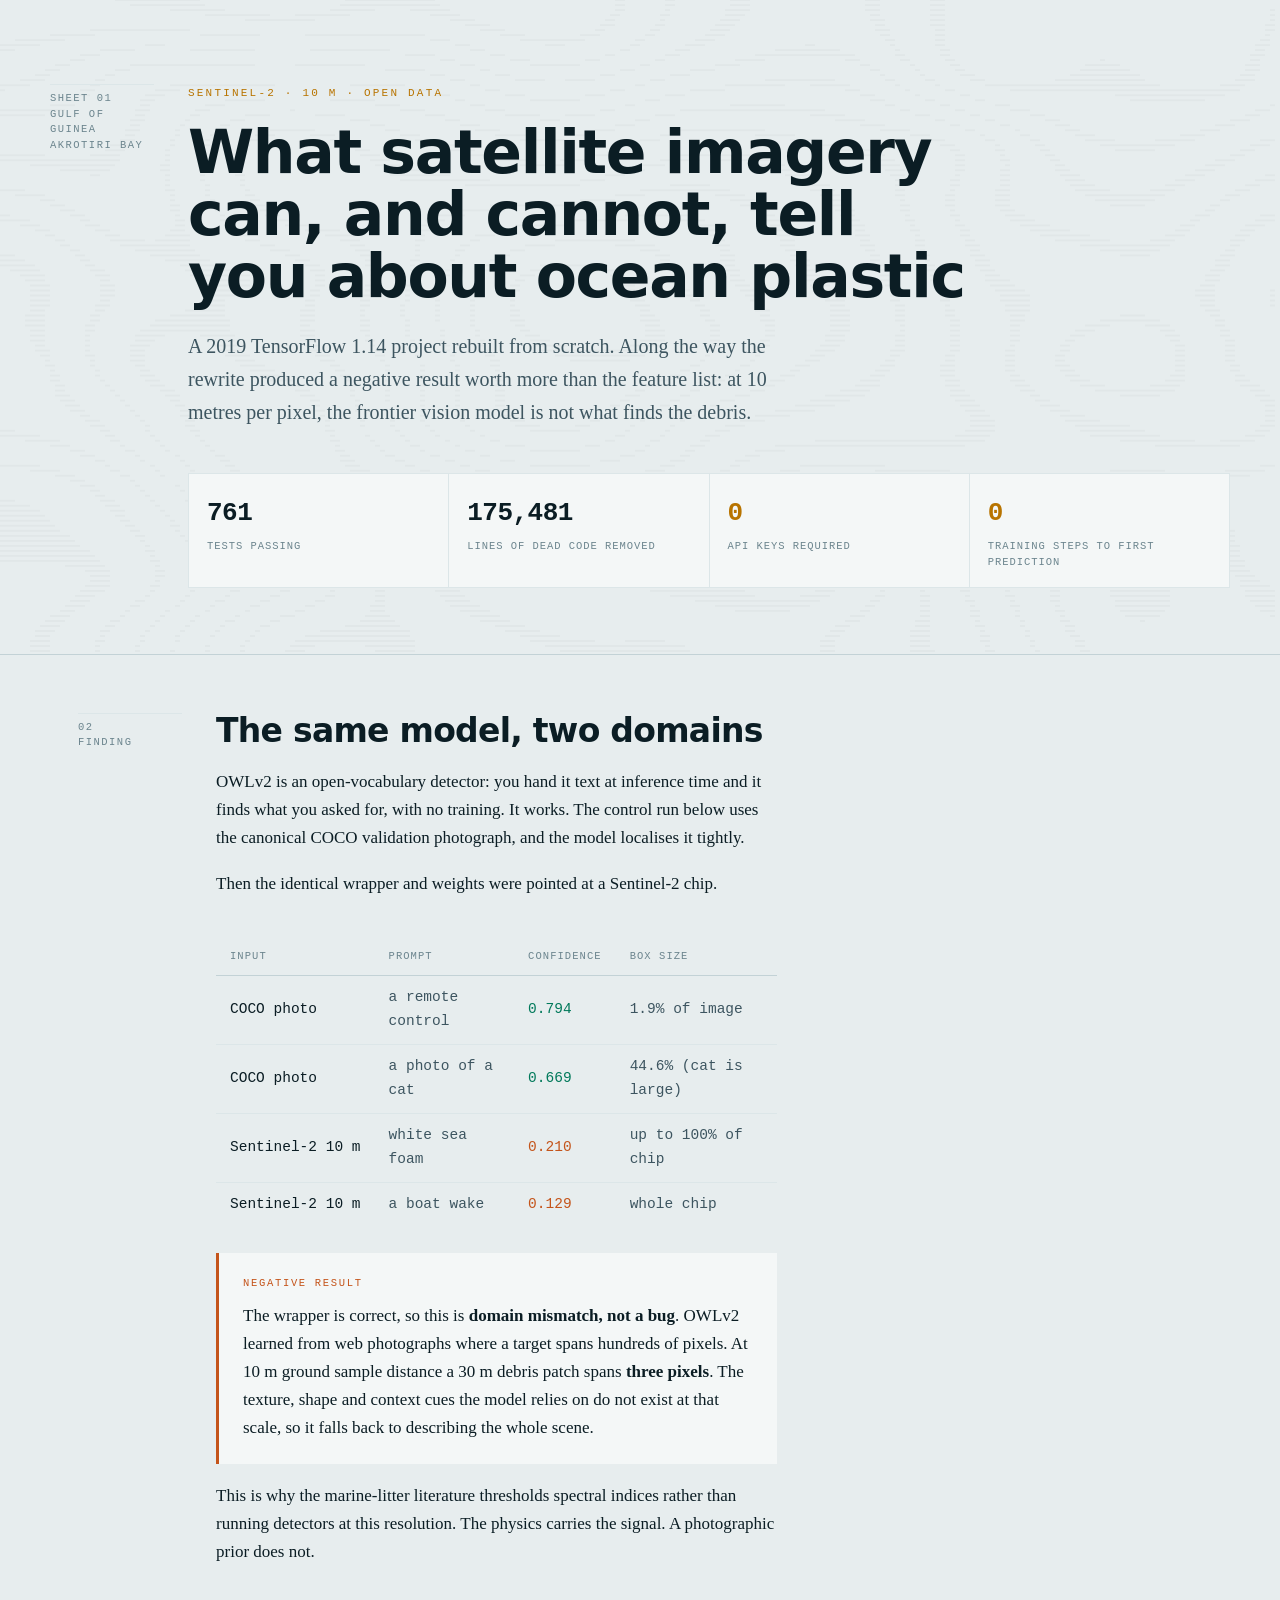
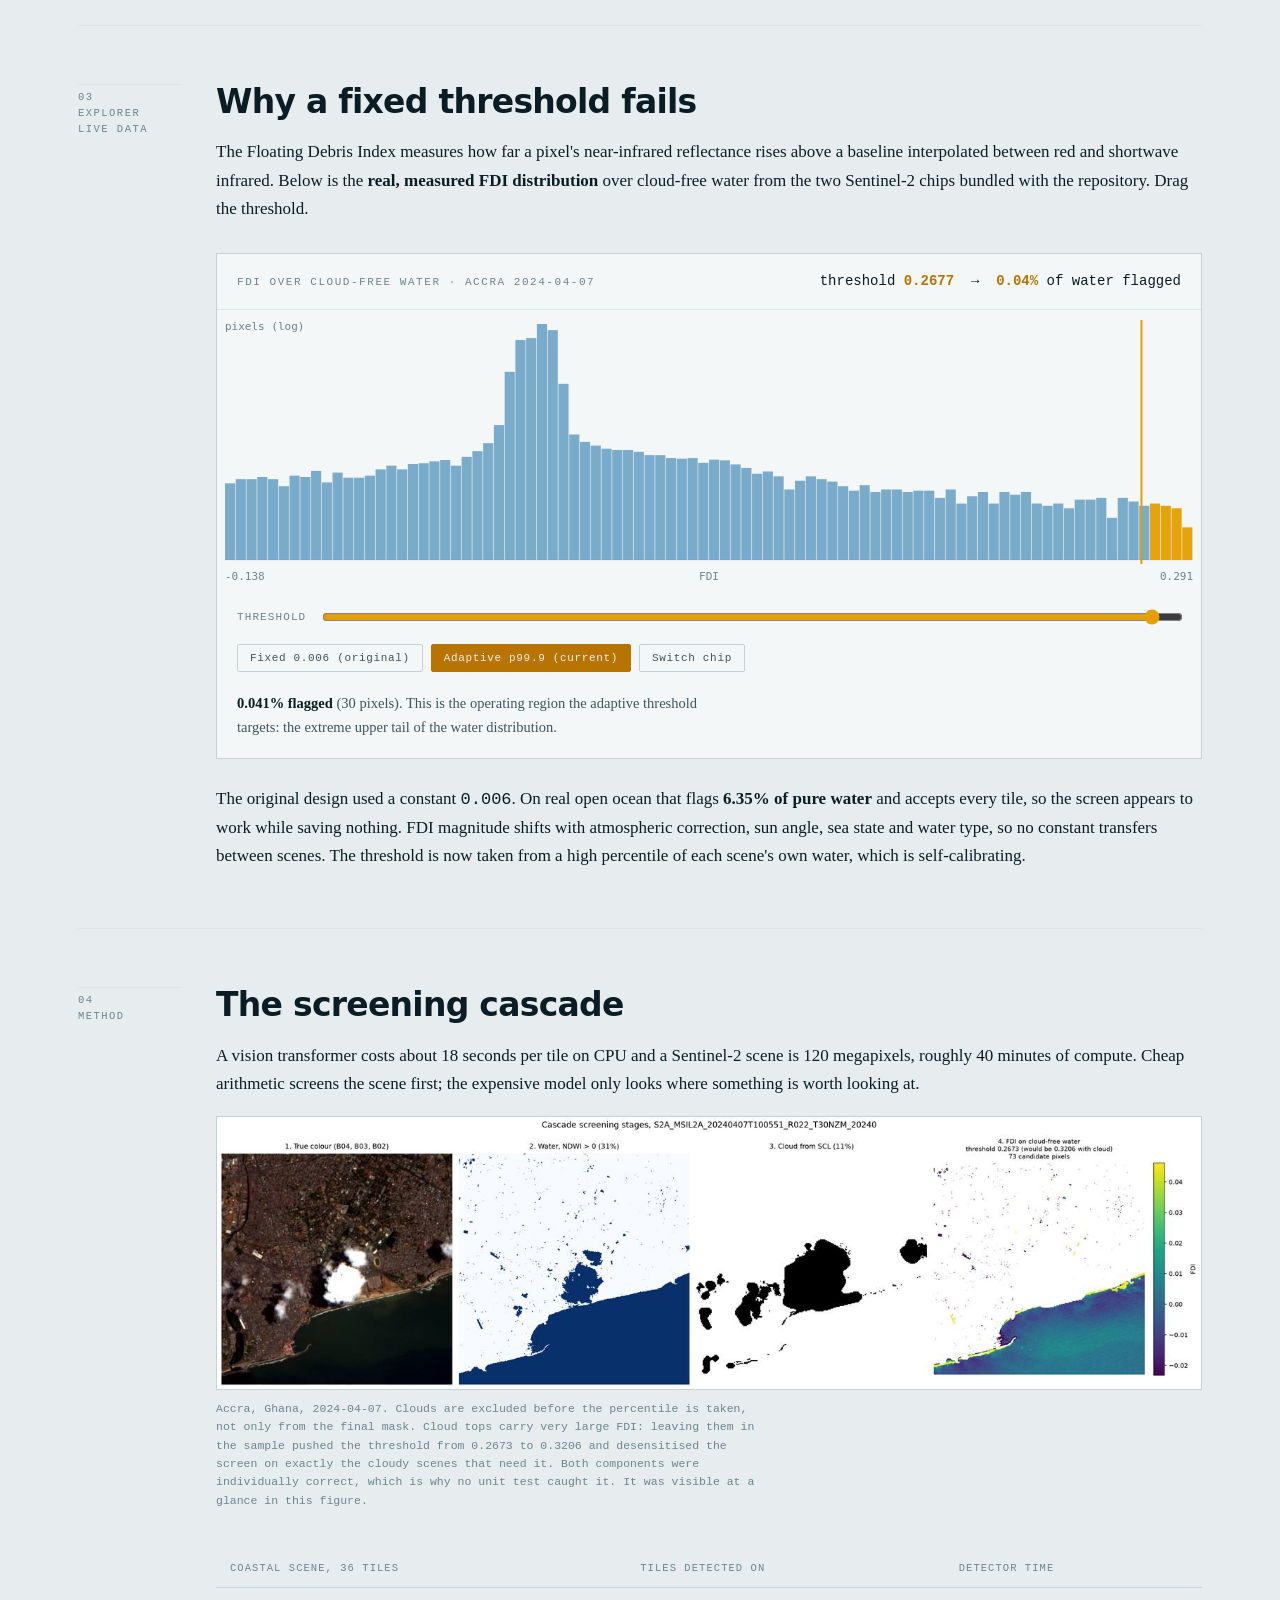
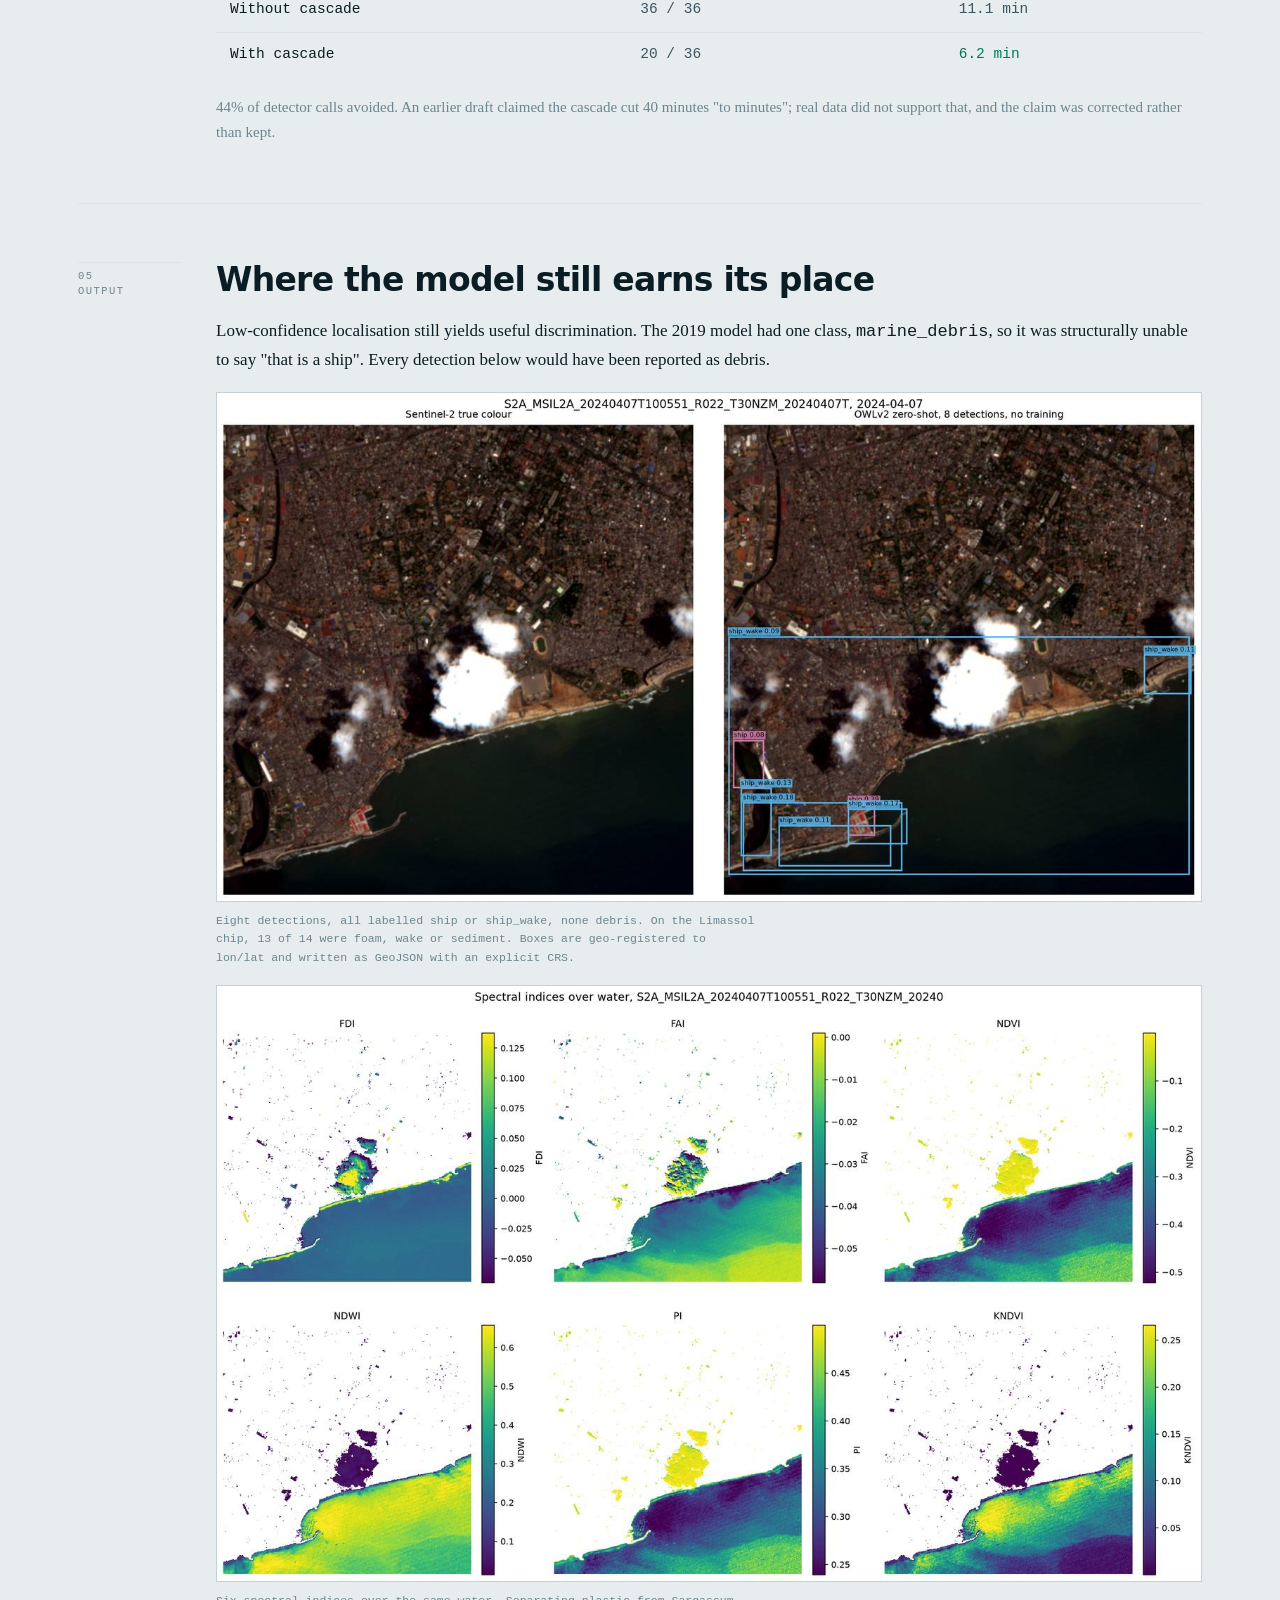
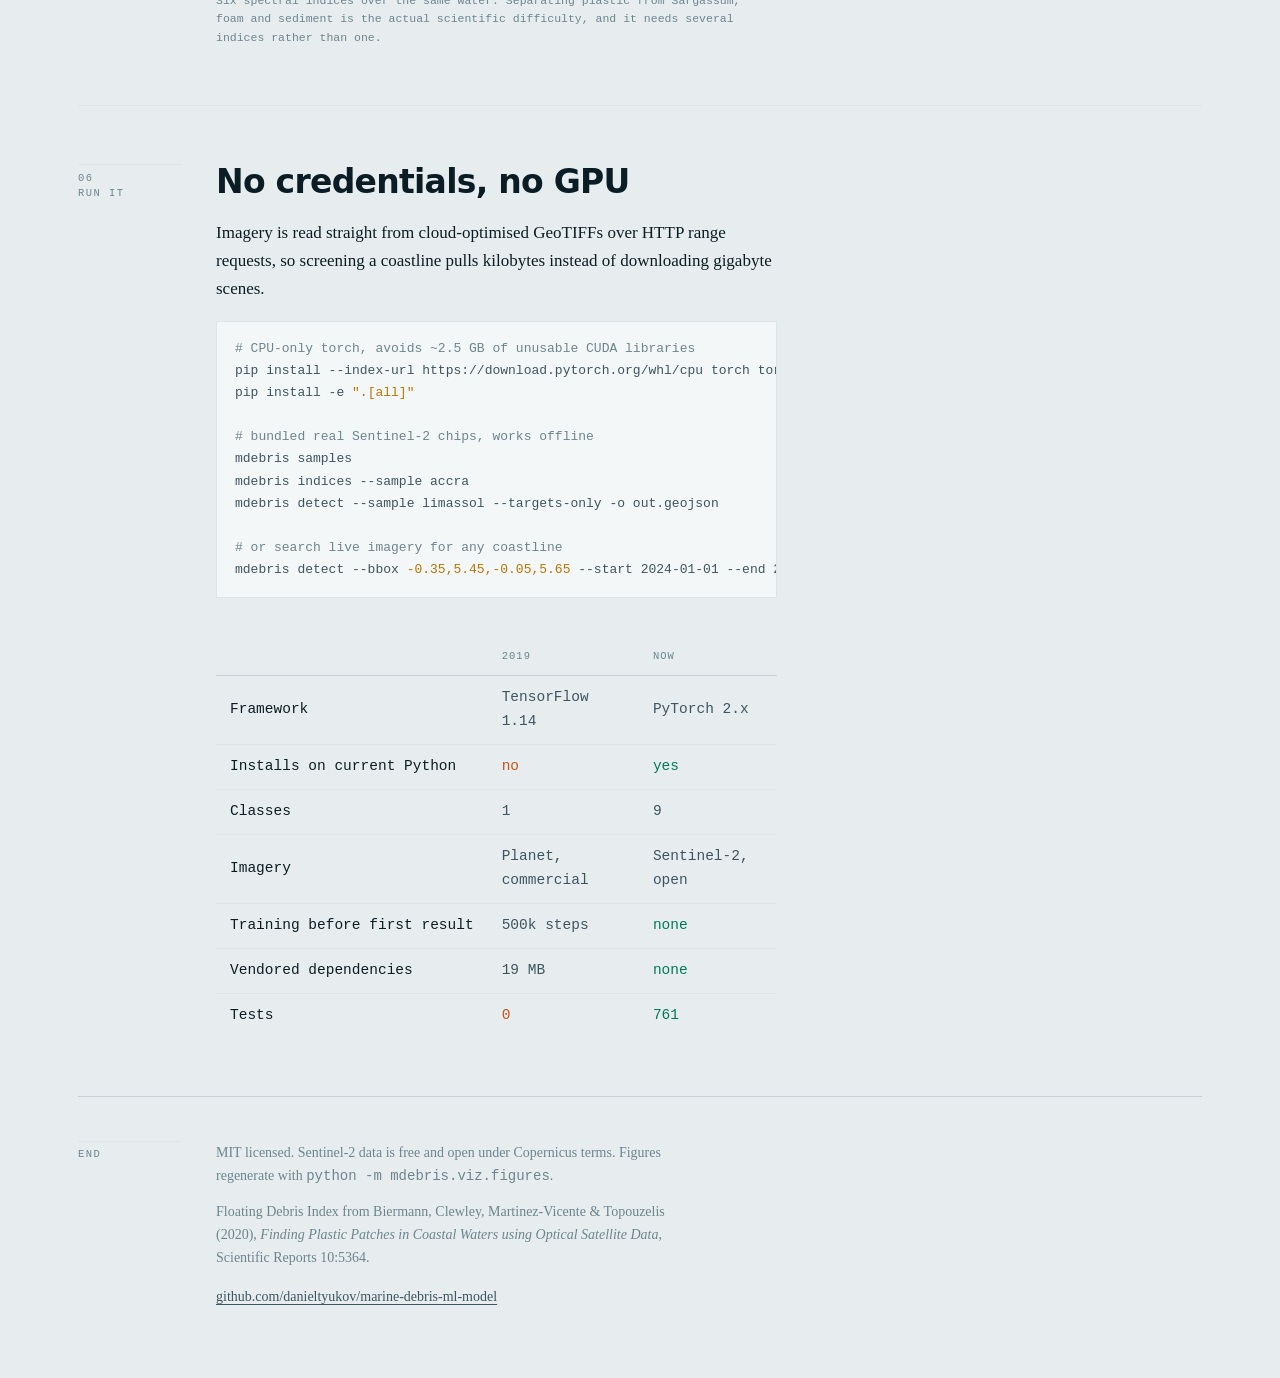
==== docs/index.html @ c5cf5f9f "Host the interactive report on GitHub Pages instead of an external link The report now lives in the " ====
<!DOCTYPE html>
<html lang="en">
<head>
<meta charset="utf-8">
<meta name="viewport" content="width=device-width,initial-scale=1">
<meta name="description" content="Rebuilding a 2019 TensorFlow 1.14 marine debris detector on free Sentinel-2 imagery, and the negative result that open-vocabulary vision models do not carry the signal at 10 m.">
<meta name="color-scheme" content="light dark">
<meta property="og:title" content="Marine Debris Detection: what Sentinel-2 can and cannot tell you">
<meta property="og:description" content="Rebuilding a 2019 TensorFlow 1.14 marine debris detector on free Sentinel-2 imagery, and the negative result that open-vocabulary vision models do not carry the signal at 10 m.">
<meta property="og:type" content="website">
<meta property="og:url" content="https://danieltyukov.github.io/marine-debris-ml-model/">
<meta name="twitter:card" content="summary_large_image">
<link rel="icon" href="data:image/svg+xml,<svg xmlns=%22http://www.w3.org/2000/svg%22 viewBox=%220 0 32 32%22><text y=%2226%22 font-size=%2226%22>&#128752;</text></svg>">
<style>*,*::before,*::after{box-sizing:border-box}html{-webkit-text-size-adjust:100%}img{max-width:100%}</style>
<title>Marine Debris Detection: what Sentinel-2 can and cannot tell you</title>
<style>
:root{
  --deep:#E7EDEE; --sheet:#F4F7F7; --panel:#FFFFFF; --line:#C3D2D6; --hair:#DCE6E8;
  --ink:#0B1D24; --ink-2:#3D5560; --ink-3:#6C858E;
  --debris:#B87400; --debris-bright:#E69F00; --water:#0060A0; --sarg:#00795A; --verm:#C4541A;
  --grid:rgba(11,29,36,.05);
}
@media (prefers-color-scheme:dark){
  :root{
    --deep:#071A22; --sheet:#0B222C; --panel:#0F2A35; --line:#1E4351; --hair:#16333F;
    --ink:#E4EFF2; --ink-2:#A9C2CA; --ink-3:#6F8D97;
    --debris:#E69F00; --debris-bright:#FFB627; --water:#4AA3DA; --sarg:#2CBE9A; --verm:#F07A3C;
    --grid:rgba(228,239,242,.055);
  }
}
:root[data-theme="dark"]{
  --deep:#071A22; --sheet:#0B222C; --panel:#0F2A35; --line:#1E4351; --hair:#16333F;
  --ink:#E4EFF2; --ink-2:#A9C2CA; --ink-3:#6F8D97;
  --debris:#E69F00; --debris-bright:#FFB627; --water:#4AA3DA; --sarg:#2CBE9A; --verm:#F07A3C;
  --grid:rgba(228,239,242,.055);
}
:root[data-theme="light"]{
  --deep:#E7EDEE; --sheet:#F4F7F7; --panel:#FFFFFF; --line:#C3D2D6; --hair:#DCE6E8;
  --ink:#0B1D24; --ink-2:#3D5560; --ink-3:#6C858E;
  --debris:#B87400; --debris-bright:#E69F00; --water:#0060A0; --sarg:#00795A; --verm:#C4541A;
  --grid:rgba(11,29,36,.05);
}

*{box-sizing:border-box}
body{
  margin:0; background:var(--deep); color:var(--ink);
  font-family:ui-serif,Georgia,"Iowan Old Style","Palatino Linotype",Palatino,serif;
  font-size:17px; line-height:1.65;
  -webkit-font-smoothing:antialiased;
}
.mono{font-family:ui-monospace,"SF Mono","Cascadia Mono",Menlo,Consolas,monospace}
h1,h2,h3,.disp{
  font-family:-apple-system,"Segoe UI Variable Display","Segoe UI",system-ui,sans-serif;
  font-weight:700; letter-spacing:-.022em; text-wrap:balance; margin:0;
}
p{margin:0}
a{color:var(--debris); text-underline-offset:3px}
:focus-visible{outline:2px solid var(--debris-bright); outline-offset:3px; border-radius:2px}

/* survey-sheet shell: measured column, mono station gutter */
.sheet{max-width:1180px; margin:0 auto; padding:0 28px}
.row{display:grid; grid-template-columns:104px minmax(0,1fr); gap:34px; align-items:start}
.station{
  font-family:ui-monospace,"SF Mono",Menlo,Consolas,monospace;
  font-size:10.5px; letter-spacing:.14em; text-transform:uppercase;
  color:var(--ink-3); padding-top:.55em; line-height:1.5;
  border-top:1px solid var(--hair);
}
.body-col{max-width:66ch}
.body-col .scroll,.body-col table{max-width:none; width:100%}
.body-col > .scroll{width:min(100%,760px)}
.wide-col{max-width:none}
section{padding:58px 0; border-top:1px solid var(--hair)}
section:first-of-type{border-top:0}
@media (max-width:800px){
  .row{grid-template-columns:1fr; gap:12px}
  .station{border-top:0; padding-top:0}
  .sheet{padding:0 20px}
}

/* hero */
.hero{position:relative; overflow:hidden; border-bottom:1px solid var(--line)}
#contours{position:absolute; inset:0; width:100%; height:100%; display:block}
.hero-in{position:relative; padding:84px 0 66px}
.eyebrow{
  font-family:ui-monospace,"SF Mono",Menlo,monospace; font-size:11px; letter-spacing:.2em;
  text-transform:uppercase; color:var(--debris); margin-bottom:20px;
}
h1{font-size:clamp(34px,5.4vw,60px); line-height:1.03}
.lede{margin-top:22px; font-size:clamp(17px,2vw,20px); color:var(--ink-2); max-width:60ch}
.stats{
  display:grid; grid-template-columns:repeat(auto-fit,minmax(150px,1fr));
  gap:1px; background:var(--hair); border:1px solid var(--hair); margin-top:44px;
}
.stat{background:var(--sheet); padding:18px 18px 16px}
.stat b{
  display:block; font-family:ui-monospace,Menlo,monospace; font-size:26px; font-weight:600;
  letter-spacing:-.02em; font-variant-numeric:tabular-nums; color:var(--ink);
}
.stat span{
  display:block; margin-top:5px; font-family:ui-monospace,Menlo,monospace;
  font-size:10.5px; letter-spacing:.09em; text-transform:uppercase; color:var(--ink-3); line-height:1.5;
}
.stat.hl b{color:var(--debris)}

h2{font-size:clamp(24px,3.1vw,33px); line-height:1.12; margin-bottom:18px}
h3{font-size:17px; margin:30px 0 8px; letter-spacing:-.01em}
.prose > * + *{margin-top:18px}
.prose strong{font-weight:600; color:var(--ink)}

/* the negative-result callout: vermilion, used once */
.finding{
  border-left:3px solid var(--verm); background:var(--sheet);
  padding:22px 24px; margin-top:26px;
}
.finding .tag{
  font-family:ui-monospace,Menlo,monospace; font-size:10.5px; letter-spacing:.16em;
  text-transform:uppercase; color:var(--verm); display:block; margin-bottom:10px;
}

table{width:100%; border-collapse:collapse; font-size:14.5px; margin-top:22px}
.scroll{overflow-x:auto}
th,td{padding:10px 14px; text-align:left; border-bottom:1px solid var(--hair)}
th{
  font-family:ui-monospace,Menlo,monospace; font-size:10.5px; letter-spacing:.1em;
  text-transform:uppercase; color:var(--ink-3); font-weight:400; border-bottom:1px solid var(--line);
  white-space:nowrap;
}
td{font-family:ui-monospace,Menlo,monospace; font-variant-numeric:tabular-nums; color:var(--ink-2)}
td.k{color:var(--ink); white-space:nowrap}
td.good{color:var(--sarg)} td.bad{color:var(--verm)}
tr:last-child td{border-bottom:0}

/* interactive threshold explorer */
.tool{border:1px solid var(--line); background:var(--sheet); margin-top:30px}
.tool-head{
  display:flex; justify-content:space-between; align-items:baseline; gap:16px; flex-wrap:wrap;
  padding:16px 20px; border-bottom:1px solid var(--hair);
}
.tool-title{font-family:ui-monospace,Menlo,monospace; font-size:11px; letter-spacing:.14em; text-transform:uppercase; color:var(--ink-3)}
.readout{font-family:ui-monospace,Menlo,monospace; font-variant-numeric:tabular-nums; font-size:14px; color:var(--ink)}
.readout b{color:var(--debris); font-weight:600}
#plot{display:block; width:100%; height:280px}
.controls{padding:14px 20px 20px; display:grid; gap:14px}
.sliderow{display:grid; grid-template-columns:auto 1fr; gap:14px; align-items:center}
label.sl{font-family:ui-monospace,Menlo,monospace; font-size:11px; letter-spacing:.1em; text-transform:uppercase; color:var(--ink-3)}
input[type=range]{width:100%; accent-color:var(--debris-bright); height:22px}
.presets{display:flex; gap:8px; flex-wrap:wrap}
button.preset{
  font-family:ui-monospace,Menlo,monospace; font-size:11px; letter-spacing:.06em;
  padding:7px 12px; background:transparent; color:var(--ink-2);
  border:1px solid var(--line); cursor:pointer; border-radius:2px;
}
button.preset:hover{border-color:var(--debris); color:var(--debris)}
button.preset[aria-pressed="true"]{background:var(--debris); border-color:var(--debris); color:var(--deep)}
.verdict{font-size:14.5px; color:var(--ink-2); padding:0 20px 18px; max-width:70ch}
.verdict b{color:var(--ink)}

figure{margin:30px 0 0}
figure img{width:100%; height:auto; display:block; border:1px solid var(--line)}
figcaption{
  margin-top:10px; font-family:ui-monospace,Menlo,monospace; font-size:11.5px;
  color:var(--ink-3); line-height:1.6; max-width:78ch;
}
pre{
  background:var(--sheet); border:1px solid var(--hair); padding:16px 18px; overflow-x:auto;
  font-family:ui-monospace,Menlo,Consolas,monospace; font-size:13px; line-height:1.7; margin-top:20px;
  color:var(--ink-2);
}
pre .c{color:var(--ink-3)}
pre .p{color:var(--debris)}
footer{padding:44px 0 70px; border-top:1px solid var(--line); color:var(--ink-3); font-size:14px}
footer a{color:var(--ink-2)}
@media (prefers-reduced-motion:reduce){*{animation:none!important; transition:none!important}}
</style>
</head>
<body>


<div class="hero">
  <canvas id="contours" aria-hidden="true"></canvas>
  <div class="sheet hero-in">
    <div class="row">
      <div class="station">Sheet 01<br>Gulf of Guinea<br>Akrotiri Bay</div>
      <div>
        <div class="eyebrow mono">Sentinel-2 &middot; 10 m &middot; open data</div>
        <h1>What satellite imagery can, and cannot, tell you about ocean plastic</h1>
        <p class="lede">A 2019 TensorFlow 1.14 project rebuilt from scratch. Along the way the
        rewrite produced a negative result worth more than the feature list: at 10 metres per
        pixel, the frontier vision model is not what finds the debris.</p>
        <div class="stats">
          <div class="stat"><b>761</b><span>tests passing</span></div>
          <div class="stat"><b>175,481</b><span>lines of dead code removed</span></div>
          <div class="stat hl"><b>0</b><span>API keys required</span></div>
          <div class="stat hl"><b>0</b><span>training steps to first prediction</span></div>
        </div>
      </div>
    </div>
  </div>
</div>

<div class="sheet">

<section>
  <div class="row">
    <div class="station">02<br>Finding</div>
    <div class="body-col prose">
      <h2>The same model, two domains</h2>
      <p>OWLv2 is an open-vocabulary detector: you hand it text at inference time and it
      finds what you asked for, with no training. It works. The control run below uses the
      canonical COCO validation photograph, and the model localises it tightly.</p>
      <p>Then the identical wrapper and weights were pointed at a Sentinel-2 chip.</p>
      <div class="scroll">
      <table>
        <thead><tr><th>Input</th><th>Prompt</th><th>Confidence</th><th>Box size</th></tr></thead>
        <tbody>
          <tr><td class="k">COCO photo</td><td>a remote control</td><td class="good">0.794</td><td>1.9% of image</td></tr>
          <tr><td class="k">COCO photo</td><td>a photo of a cat</td><td class="good">0.669</td><td>44.6% (cat is large)</td></tr>
          <tr><td class="k">Sentinel-2 10 m</td><td>white sea foam</td><td class="bad">0.210</td><td>up to 100% of chip</td></tr>
          <tr><td class="k">Sentinel-2 10 m</td><td>a boat wake</td><td class="bad">0.129</td><td>whole chip</td></tr>
        </tbody>
      </table>
      </div>
      <div class="finding">
        <span class="tag mono">Negative result</span>
        <p>The wrapper is correct, so this is <strong>domain mismatch, not a bug</strong>.
        OWLv2 learned from web photographs where a target spans hundreds of pixels. At 10 m
        ground sample distance a 30 m debris patch spans <strong>three pixels</strong>. The
        texture, shape and context cues the model relies on do not exist at that scale, so it
        falls back to describing the whole scene.</p>
      </div>
      <p>This is why the marine-litter literature thresholds spectral indices rather than
      running detectors at this resolution. The physics carries the signal. A photographic
      prior does not.</p>
    </div>
  </div>
</section>

<section>
  <div class="row">
    <div class="station">03<br>Explorer<br>live data</div>
    <div class="wide-col prose">
      <h2>Why a fixed threshold fails</h2>
      <p>The Floating Debris Index measures how far a pixel's near-infrared reflectance rises
      above a baseline interpolated between red and shortwave infrared. Below is the
      <strong>real, measured FDI distribution</strong> over cloud-free water from the two
      Sentinel-2 chips bundled with the repository. Drag the threshold.</p>

      <div class="tool">
        <div class="tool-head">
          <span class="tool-title">FDI over cloud-free water &middot; <span id="scene" class="mono"></span></span>
          <span class="readout">threshold <b id="tval">0.0060</b> &nbsp;&rarr;&nbsp; <b id="tpct">0.0%</b> of water flagged</span>
        </div>
        <canvas id="plot"></canvas>
        <div class="controls">
          <div class="sliderow">
            <label class="sl" for="thr">Threshold</label>
            <input id="thr" type="range" min="0" max="1000" value="120" aria-label="FDI threshold">
          </div>
          <div class="presets">
            <button class="preset" data-p="fixed">Fixed 0.006 (original)</button>
            <button class="preset" data-p="p999" aria-pressed="true">Adaptive p99.9 (current)</button>
            <button class="preset" data-p="scene">Switch chip</button>
          </div>
        </div>
        <p class="verdict" id="verdict"></p>
      </div>

      <p style="margin-top:26px">The original design used a constant <span class="mono">0.006</span>.
      On real open ocean that flags <strong>6.35% of pure water</strong> and accepts every tile,
      so the screen appears to work while saving nothing. FDI magnitude shifts with atmospheric
      correction, sun angle, sea state and water type, so no constant transfers between scenes.
      The threshold is now taken from a high percentile of each scene's own water, which is
      self-calibrating.</p>
    </div>
  </div>
</section>

<section>
  <div class="row">
    <div class="station">04<br>Method</div>
    <div class="wide-col prose">
      <h2>The screening cascade</h2>
      <p>A vision transformer costs about 18 seconds per tile on CPU and a Sentinel-2 scene is
      120 megapixels, roughly 40 minutes of compute. Cheap arithmetic screens the scene first;
      the expensive model only looks where something is worth looking at.</p>
      <figure>
        <img src="[data-uri]" alt="Four panels: true colour Sentinel-2 of the Accra coastline, the NDWI water mask, the SCL cloud mask, and the FDI index over cloud-free water with the adaptive threshold contour.">
        <figcaption>Accra, Ghana, 2024-04-07. Clouds are excluded before the percentile is taken,
        not only from the final mask. Cloud tops carry very large FDI: leaving them in the sample
        pushed the threshold from 0.2673 to 0.3206 and desensitised the screen on exactly the
        cloudy scenes that need it. Both components were individually correct, which is why no
        unit test caught it. It was visible at a glance in this figure.</figcaption>
      </figure>
      <div class="scroll">
      <table>
        <thead><tr><th>Coastal scene, 36 tiles</th><th>Tiles detected on</th><th>Detector time</th></tr></thead>
        <tbody>
          <tr><td class="k">Without cascade</td><td>36 / 36</td><td>11.1 min</td></tr>
          <tr><td class="k">With cascade</td><td>20 / 36</td><td class="good">6.2 min</td></tr>
        </tbody>
      </table>
      </div>
      <p style="margin-top:18px; font-size:15px; color:var(--ink-3)">44% of detector calls avoided.
      An earlier draft claimed the cascade cut 40 minutes "to minutes"; real data did not support
      that, and the claim was corrected rather than kept.</p>
    </div>
  </div>
</section>

<section>
  <div class="row">
    <div class="station">05<br>Output</div>
    <div class="wide-col prose">
      <h2>Where the model still earns its place</h2>
      <p>Low-confidence localisation still yields useful discrimination. The 2019 model had one
      class, <span class="mono">marine_debris</span>, so it was structurally unable to say
      "that is a ship". Every detection below would have been reported as debris.</p>
      <figure>
        <img src="[data-uri]" alt="Side by side: Sentinel-2 true colour of the Accra coastline, and the same chip with OWLv2 zero-shot detection boxes labelled ship and ship wake.">
        <figcaption>Eight detections, all labelled ship or ship_wake, none debris. On the
        Limassol chip, 13 of 14 were foam, wake or sediment. Boxes are geo-registered to
        lon/lat and written as GeoJSON with an explicit CRS.</figcaption>
      </figure>
      <figure>
        <img src="[data-uri]" alt="Six heatmaps over water: FDI, FAI, NDVI, NDWI, PI and kNDVI computed on the Accra Sentinel-2 chip.">
        <figcaption>Six spectral indices over the same water. Separating plastic from Sargassum,
        foam and sediment is the actual scientific difficulty, and it needs several indices
        rather than one.</figcaption>
      </figure>
    </div>
  </div>
</section>

<section>
  <div class="row">
    <div class="station">06<br>Run it</div>
    <div class="body-col prose">
      <h2>No credentials, no GPU</h2>
      <p>Imagery is read straight from cloud-optimised GeoTIFFs over HTTP range requests, so
      screening a coastline pulls kilobytes instead of downloading gigabyte scenes.</p>
<pre><span class="c"># CPU-only torch, avoids ~2.5 GB of unusable CUDA libraries</span>
pip install --index-url https://download.pytorch.org/whl/cpu torch torchvision
pip install -e <span class="p">".[all]"</span>

<span class="c"># bundled real Sentinel-2 chips, works offline</span>
mdebris samples
mdebris indices --sample accra
mdebris detect --sample limassol --targets-only -o out.geojson

<span class="c"># or search live imagery for any coastline</span>
mdebris detect --bbox <span class="p">-0.35,5.45,-0.05,5.65</span> --start 2024-01-01 --end 2024-06-30</pre>
      <div class="scroll">
      <table>
        <thead><tr><th></th><th>2019</th><th>Now</th></tr></thead>
        <tbody>
          <tr><td class="k">Framework</td><td>TensorFlow 1.14</td><td>PyTorch 2.x</td></tr>
          <tr><td class="k">Installs on current Python</td><td class="bad">no</td><td class="good">yes</td></tr>
          <tr><td class="k">Classes</td><td>1</td><td>9</td></tr>
          <tr><td class="k">Imagery</td><td>Planet, commercial</td><td>Sentinel-2, open</td></tr>
          <tr><td class="k">Training before first result</td><td>500k steps</td><td class="good">none</td></tr>
          <tr><td class="k">Vendored dependencies</td><td>19 MB</td><td class="good">none</td></tr>
          <tr><td class="k">Tests</td><td class="bad">0</td><td class="good">761</td></tr>
        </tbody>
      </table>
      </div>
    </div>
  </div>
</section>

<footer>
  <div class="row">
    <div class="station">End</div>
    <div class="body-col">
      <p style="font-size:14px">MIT licensed. Sentinel-2 data is free and open under Copernicus terms.
      Figures regenerate with <span class="mono">python -m mdebris.viz.figures</span>.</p>
      <p style="margin-top:12px; font-size:14px">Floating Debris Index from Biermann, Clewley,
      Martinez-Vicente &amp; Topouzelis (2020), <em>Finding Plastic Patches in Coastal Waters
      using Optical Satellite Data</em>, Scientific Reports 10:5364.</p>
      <p style="margin-top:16px"><a href="https://github.com/danieltyukov/marine-debris-ml-model">github.com/danieltyukov/marine-debris-ml-model</a></p>
    </div>
  </div>
</footer>
</div>

<script>
const DATA = {"accra": {"scene": "S2A_MSIL2A_20240407T100551_R022_T30NZM_20240407T174137", "date": "2024-04-07", "water_pct": 31.4, "cloud_pct": 11.23, "n": 72928, "hist": [25, 30, 30, 33, 30, 22, 35, 33, 43, 26, 40, 32, 32, 35, 46, 54, 46, 58, 60, 65, 69, 54, 79, 101, 142, 308, 2960, 11468, 12441, 22622, 17428, 1778, 206, 150, 128, 112, 106, 106, 98, 85, 85, 75, 73, 75, 61, 70, 68, 57, 49, 38, 42, 34, 19, 28, 34, 30, 27, 22, 18, 23, 17, 19, 19, 17, 18, 18, 13, 19, 10, 14, 17, 10, 17, 15, 17, 10, 9, 10, 8, 12, 12, 13, 5, 13, 11, 9, 10, 9, 8, 3], "edges": [-0.138308, -0.133543, -0.128778, -0.124013, -0.119248, -0.114483, -0.109717, -0.104952, -0.100187, -0.095422, -0.090657, -0.085892, -0.081127, -0.076362, -0.071597, -0.066831, -0.062066, -0.057301, -0.052536, -0.047771, -0.043006, -0.038241, -0.033476, -0.02871, -0.023945, -0.01918, -0.014415, -0.00965, -0.004885, -0.00012, 0.004645, 0.00941, 0.014176, 0.018941, 0.023706, 0.028471, 0.033236, 0.038001, 0.042766, 0.047531, 0.052296, 0.057062, 0.061827, 0.066592, 0.071357, 0.076122, 0.080887, 0.085652, 0.090417, 0.095183, 0.099948, 0.104713, 0.109478, 0.114243, 0.119008, 0.123773, 0.128538, 0.133303, 0.138069, 0.142834, 0.147599, 0.152364, 0.157129, 0.161894, 0.166659, 0.171424, 0.176189, 0.180955, 0.18572, 0.190485, 0.19525, 0.200015, 0.20478, 0.209545, 0.21431, 0.219076, 0.223841, 0.228606, 0.233371, 0.238136, 0.242901, 0.247666, 0.252431, 0.257196, 0.261962, 0.266727, 0.271492, 0.276257, 0.281022, 0.285787, 0.290552], "pct": {"p50": 0.0022, "p90": 0.007948, "p99": 0.095627, "p99_9": 0.267305, "p99_99": 0.335581}, "mean": 0.001337}, "limassol": {"scene": "S2A_MSIL2A_20240805T082601_R021_T36SVD_20240805T144559", "date": "2024-08-05", "water_pct": 37.9, "cloud_pct": 0.0, "n": 99337, "hist": [236, 346, 407, 407, 450, 621, 1544, 11245, 17176, 32942, 14392, 44, 29, 37, 42, 43, 32, 22, 28, 25, 23, 25, 13, 16, 8, 11, 9, 9, 8, 12, 13, 9, 7, 7, 12, 9, 15, 44, 75, 173, 210, 288, 353, 360, 332, 306, 321, 460, 507, 413, 456, 502, 506, 466, 358, 386, 290, 273, 274, 254, 201, 231, 262, 214, 223, 207, 243, 237, 200, 201, 190, 146, 166, 196, 219, 275, 365, 330, 376, 455, 598, 818, 1024, 938, 760, 658, 502, 320, 221, 133], "edges": [-0.144625, -0.130825, -0.117025, -0.103225, -0.089426, -0.075626, -0.061826, -0.048026, -0.034226, -0.020426, -0.006627, 0.007173, 0.020973, 0.034773, 0.048573, 0.062372, 0.076172, 0.089972, 0.103772, 0.117572, 0.131372, 0.145171, 0.158971, 0.172771, 0.186571, 0.200371, 0.214171, 0.22797, 0.24177, 0.25557, 0.26937, 0.28317, 0.296969, 0.310769, 0.324569, 0.338369, 0.352169, 0.365969, 0.379768, 0.393568, 0.407368, 0.421168, 0.434968, 0.448768, 0.462567, 0.476367, 0.490167, 0.503967, 0.517767, 0.531566, 0.545366, 0.559166, 0.572966, 0.586766, 0.600566, 0.614365, 0.628165, 0.641965, 0.655765, 0.669565, 0.683365, 0.697164, 0.710964, 0.724764, 0.738564, 0.752364, 0.766163, 0.779963, 0.793763, 0.807563, 0.821363, 0.835163, 0.848962, 0.862762, 0.876562, 0.890362, 0.904162, 0.917961, 0.931761, 0.945561, 0.959361, 0.973161, 0.986961, 1.00076, 1.01456, 1.02836, 1.04216, 1.05596, 1.069759, 1.083559, 1.097359], "pct": {"p50": -0.009856, "p90": 0.745742, "p99": 1.047929, "p99_9": 1.090755, "p99_99": 1.1077}, "mean": 0.127088}};

/* ---- hero depth contours: value-noise field, drawn as nested iso-lines ---- */
(function(){
  const cv=document.getElementById('contours'); const ctx=cv.getContext('2d');
  let W,H,dpr;
  const g=[]; const GS=9;
  for(let i=0;i<GS*GS;i++) g.push(Math.random());
  function smooth(t){return t*t*(3-2*t)}
  function noise(x,y){
    const xi=Math.floor(x), yi=Math.floor(y), xf=x-xi, yf=y-yi;
    const at=(a,b)=>g[((b%GS)+GS)%GS*GS+((a%GS)+GS)%GS];
    const u=smooth(xf), v=smooth(yf);
    return (at(xi,yi)*(1-u)+at(xi+1,yi)*u)*(1-v) + (at(xi,yi+1)*(1-u)+at(xi+1,yi+1)*u)*v;
  }
  function field(x,y){return noise(x*2.1,y*2.1)*0.6 + noise(x*4.6,y*4.6)*0.3 + noise(x*9.2,y*9.2)*0.1}
  function draw(){
    const r=cv.getBoundingClientRect(); dpr=Math.min(devicePixelRatio||1,2);
    W=r.width; H=r.height; cv.width=W*dpr; cv.height=H*dpr;
    ctx.setTransform(dpr,0,0,dpr,0,0); ctx.clearRect(0,0,W,H);
    const css=getComputedStyle(document.documentElement);
    ctx.strokeStyle=css.getPropertyValue('--grid').trim()||'rgba(128,128,128,.06)';
    ctx.lineWidth=1;
    const step=5;
    for(let lv=0.08; lv<0.95; lv+=0.055){
      ctx.beginPath();
      for(let y=0;y<H;y+=step){
        let pen=false;
        for(let x=0;x<W;x+=step){
          const v=field(x/W,y/H);
          const on=Math.abs(v-lv)<0.0075;
          if(on){ if(!pen){ctx.moveTo(x,y); pen=true;} else ctx.lineTo(x,y); }
          else pen=false;
        }
      }
      ctx.stroke();
    }
  }
  draw();
  let t; addEventListener('resize',()=>{clearTimeout(t); t=setTimeout(draw,180)});
  matchMedia('(prefers-color-scheme:dark)').addEventListener('change',draw);
  new MutationObserver(draw).observe(document.documentElement,{attributes:true,attributeFilter:['data-theme']});
})();

/* ---- FDI threshold explorer over the real measured histogram ---- */
(function(){
  const keys=Object.keys(DATA); let ki=0;
  const cv=document.getElementById('plot'), ctx=cv.getContext('2d');
  const slider=document.getElementById('thr');
  const tval=document.getElementById('tval'), tpct=document.getElementById('tpct');
  const verdict=document.getElementById('verdict'), sceneEl=document.getElementById('scene');
  const btns=[...document.querySelectorAll('.preset')];

  function cur(){return DATA[keys[ki]]}
  function thrFromSlider(){
    const d=cur(), lo=d.edges[0], hi=d.edges[d.edges.length-1];
    // square mapping gives fine control down near zero where the decision actually lives
    const f=Math.pow(slider.value/1000,2);
    return lo+(hi-lo)*f;
  }
  function pctAbove(t){
    const d=cur(); let n=0, tot=0;
    for(let i=0;i<d.hist.length;i++){ tot+=d.hist[i]; if(d.edges[i]>=t) n+=d.hist[i]; }
    return tot? n/tot*100 : 0;
  }
  function draw(){
    const d=cur(), r=cv.getBoundingClientRect(), dpr=Math.min(devicePixelRatio||1,2);
    const W=r.width, H=r.height;
    cv.width=W*dpr; cv.height=H*dpr; ctx.setTransform(dpr,0,0,dpr,0,0); ctx.clearRect(0,0,W,H);
    const css=getComputedStyle(document.documentElement);
    const water=css.getPropertyValue('--water').trim();
    const debris=css.getPropertyValue('--debris-bright').trim();
    const ink3=css.getPropertyValue('--ink-3').trim();
    const hair=css.getPropertyValue('--hair').trim();
    const pad={l:8,r:8,t:14,b:30};
    const pw=W-pad.l-pad.r, ph=H-pad.t-pad.b;
    const lo=d.edges[0], hi=d.edges[d.edges.length-1];
    const mx=Math.max(...d.hist);
    const t=thrFromSlider();
    const xOf=v=>pad.l+(v-lo)/(hi-lo)*pw;
    // log-scaled bars: the tail is the whole story and would be invisible linearly
    const yOf=c=>pad.t+ph-(c<=0?0:Math.log10(1+c)/Math.log10(1+mx))*ph;

    ctx.strokeStyle=hair; ctx.lineWidth=1;
    ctx.beginPath(); ctx.moveTo(pad.l,pad.t+ph); ctx.lineTo(W-pad.r,pad.t+ph); ctx.stroke();

    const bw=pw/d.hist.length;
    for(let i=0;i<d.hist.length;i++){
      const x=pad.l+i*bw, y=yOf(d.hist[i]);
      ctx.fillStyle = d.edges[i]>=t ? debris : water;
      ctx.globalAlpha = d.edges[i]>=t ? .95 : .5;
      ctx.fillRect(x, y, Math.max(bw-0.6,0.7), pad.t+ph-y);
    }
    ctx.globalAlpha=1;
    const tx=xOf(t);
    ctx.strokeStyle=debris; ctx.lineWidth=2;
    ctx.beginPath(); ctx.moveTo(tx,pad.t-4); ctx.lineTo(tx,pad.t+ph+4); ctx.stroke();

    ctx.fillStyle=ink3;
    ctx.font='11px ui-monospace,Menlo,monospace'; ctx.textAlign='left';
    ctx.fillText(lo.toFixed(3), pad.l, H-10);
    ctx.textAlign='right'; ctx.fillText(hi.toFixed(3), W-pad.r, H-10);
    ctx.textAlign='center'; ctx.fillText('FDI', W/2, H-10);
    ctx.textAlign='left'; ctx.fillText('pixels (log)', pad.l, pad.t+6);
  }
  function sync(){
    const d=cur(), t=thrFromSlider(), p=pctAbove(t);
    tval.textContent=t.toFixed(4);
    tpct.textContent=p.toFixed(p<1?2:1)+'%';
    sceneEl.textContent=keys[ki]+' '+d.date;
    const flagged=Math.round(d.n*p/100);
    let msg;
    if(p>5) msg='<b>'+p.toFixed(1)+'% of open water flagged.</b> At this cutoff every tile is accepted, so the cascade costs a full transformer pass on the whole scene and saves nothing.';
    else if(p>0.5) msg='<b>'+p.toFixed(2)+'% flagged</b> ('+flagged.toLocaleString()+' of '+d.n.toLocaleString()+' water pixels). Still permissive: most of these are sun glint and sensor noise rather than floating material.';
    else if(p>0.02) msg='<b>'+p.toFixed(3)+'% flagged</b> ('+flagged.toLocaleString()+' pixels). This is the operating region the adaptive threshold targets: the extreme upper tail of the water distribution.';
    else msg='<b>'+p.toFixed(3)+'% flagged.</b> Very strict. Real debris patches risk being missed, and a missed tile is never seen by the detector at all.';
    verdict.innerHTML=msg;
    draw();
  }
  function setSliderTo(v){
    const d=cur(), lo=d.edges[0], hi=d.edges[d.edges.length-1];
    const f=Math.max(0,Math.min(1,(v-lo)/(hi-lo)));
    slider.value=Math.round(Math.sqrt(f)*1000);
  }
  slider.addEventListener('input',()=>{btns.forEach(b=>b.setAttribute('aria-pressed','false')); sync()});
  btns.forEach(b=>b.addEventListener('click',()=>{
    const p=b.dataset.p;
    if(p==='scene'){ ki=(ki+1)%keys.length; setSliderTo(cur().pct.p99_9); }
    else if(p==='fixed'){ setSliderTo(0.006); }
    else { setSliderTo(cur().pct.p99_9); }
    btns.forEach(x=>x.setAttribute('aria-pressed', String(x===b && p!=='scene')));
    sync();
  }));
  let rt; addEventListener('resize',()=>{clearTimeout(rt); rt=setTimeout(draw,150)});
  matchMedia('(prefers-color-scheme:dark)').addEventListener('change',draw);
  new MutationObserver(draw).observe(document.documentElement,{attributes:true,attributeFilter:['data-theme']});
  setSliderTo(cur().pct.p99_9); sync();
})();
</script>

</body>
</html>
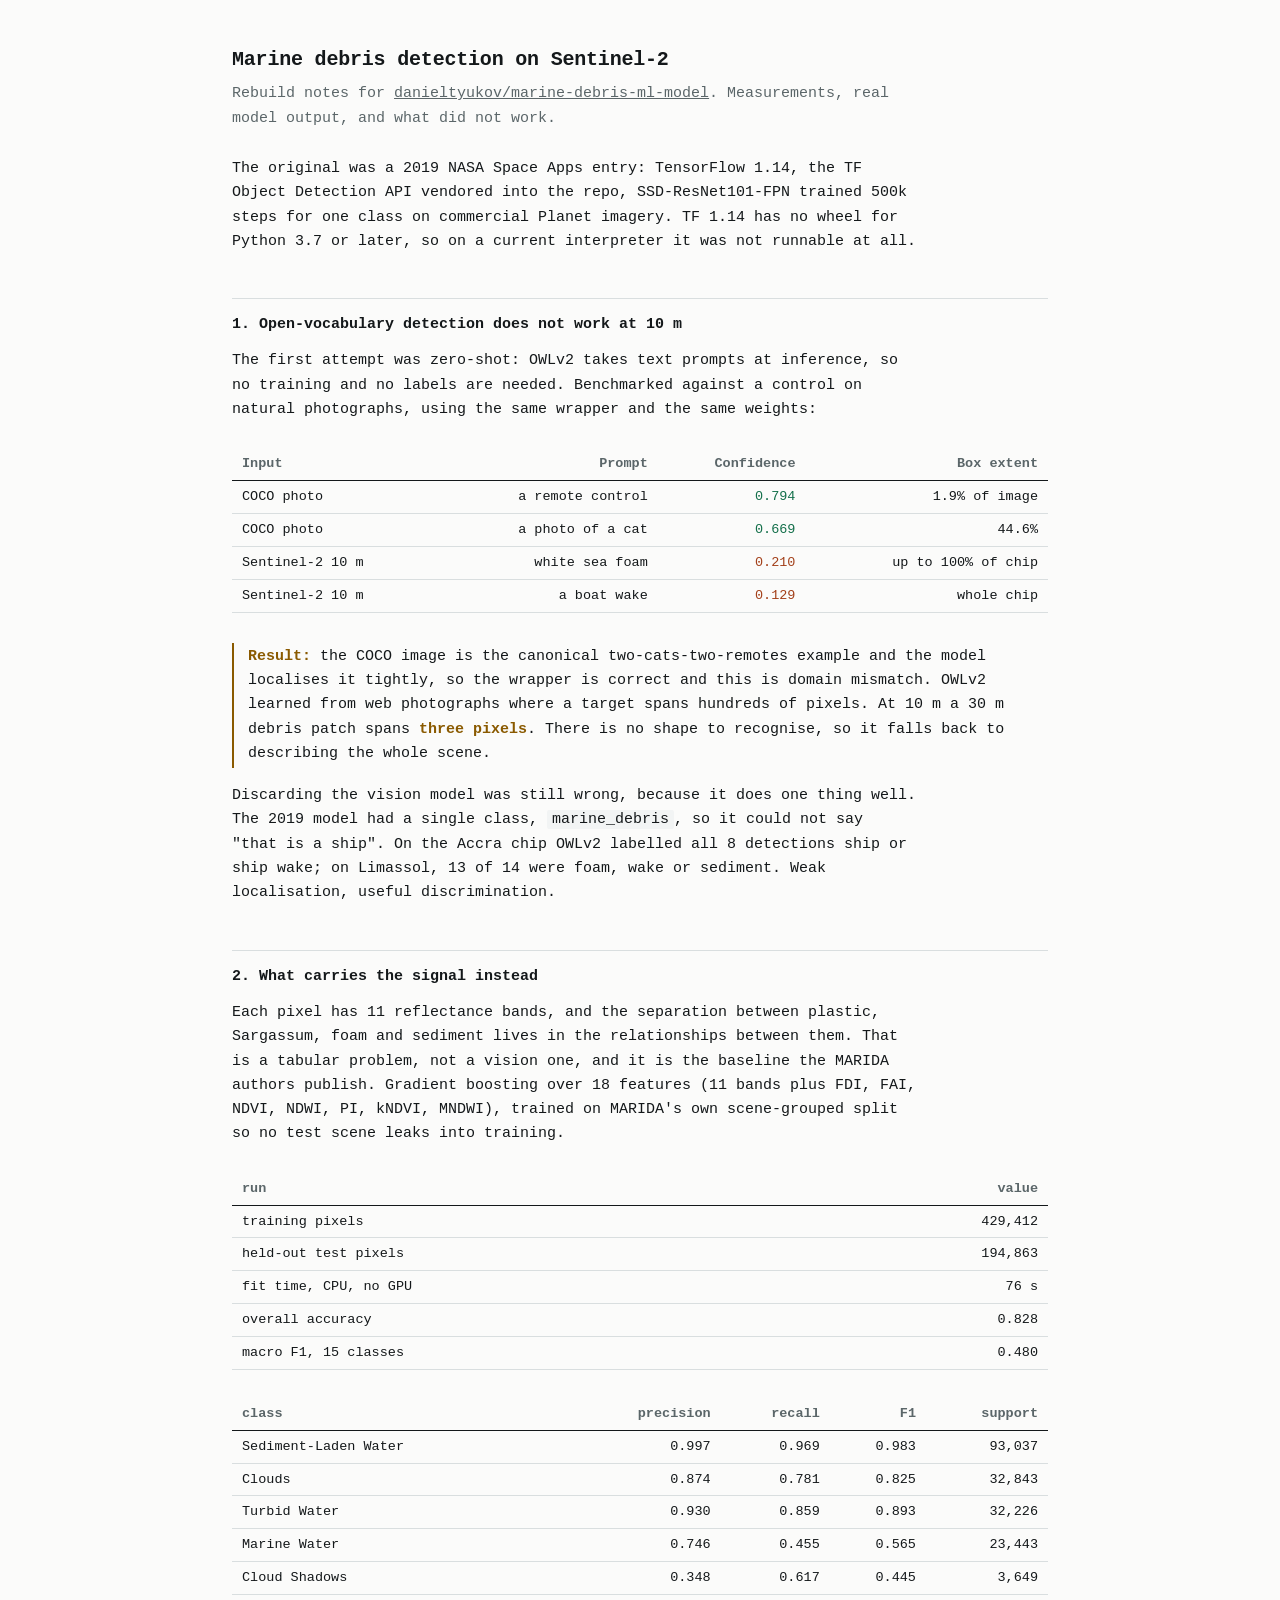
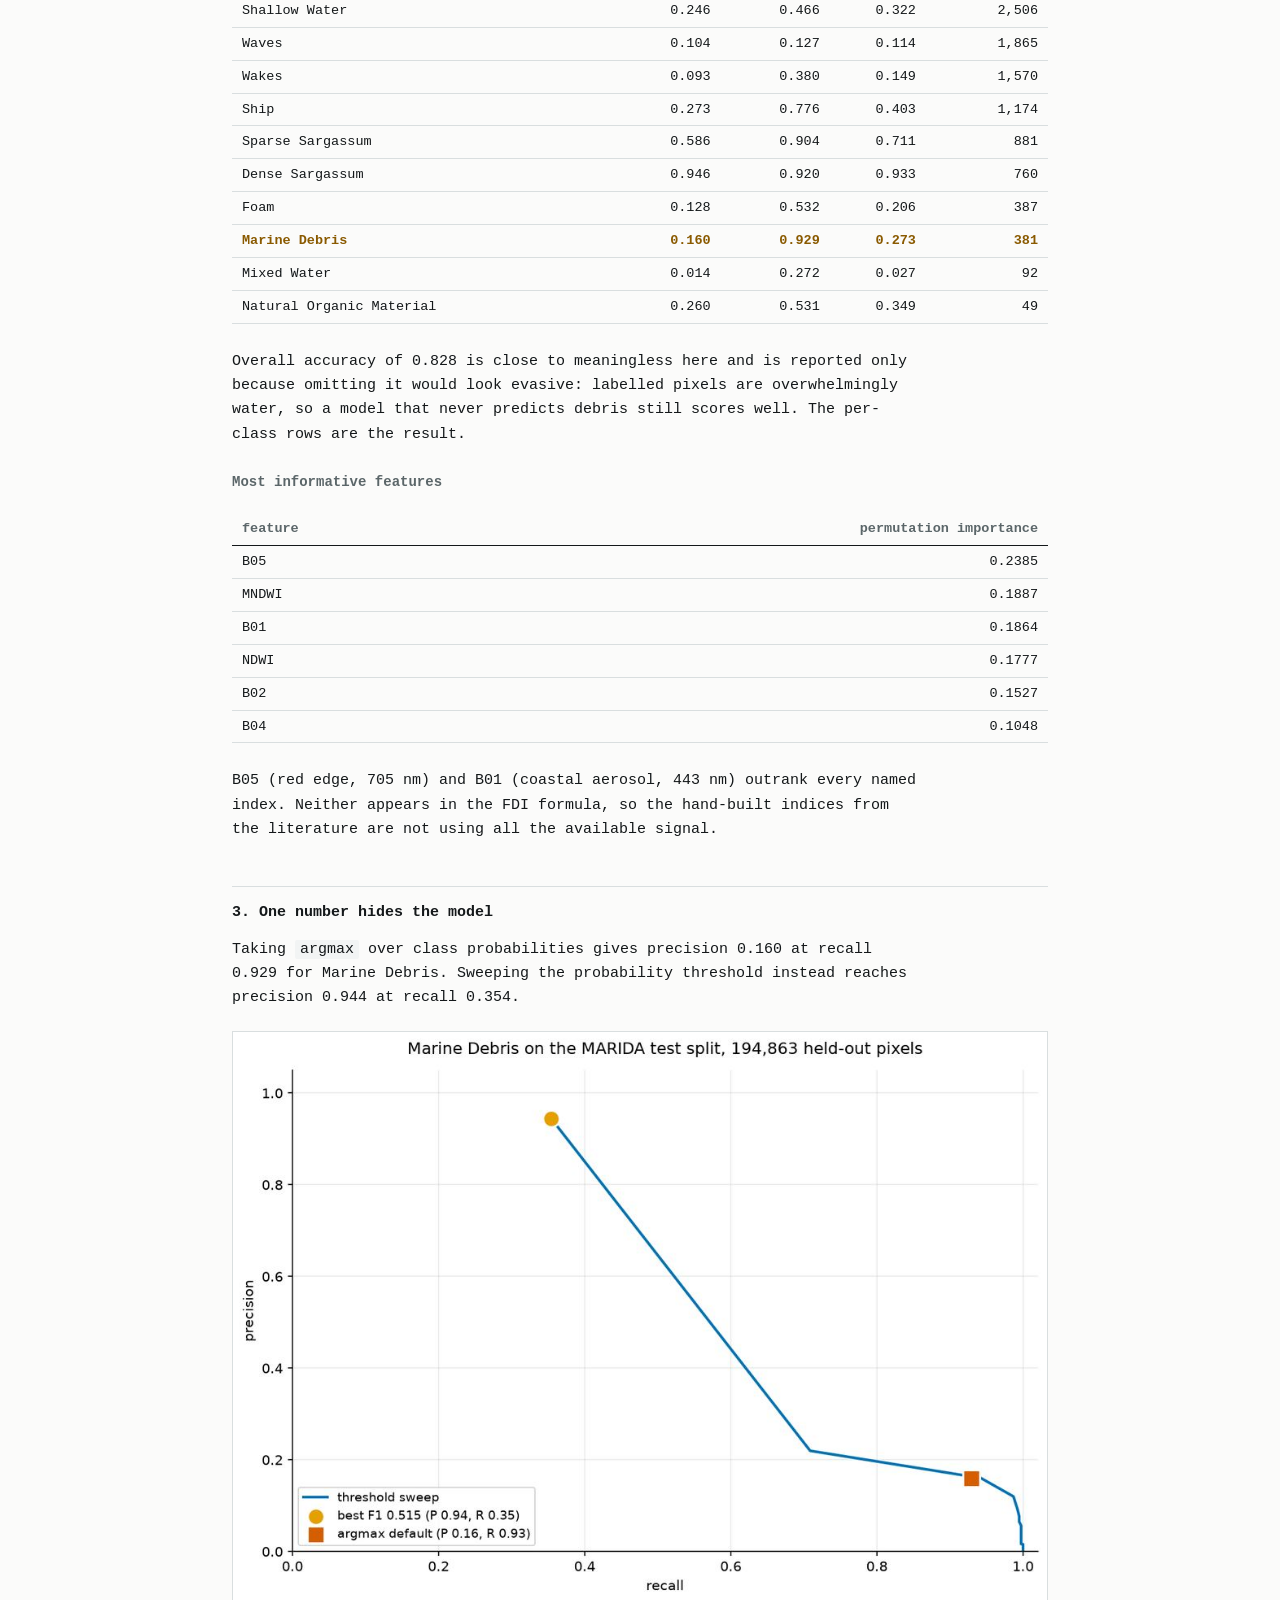
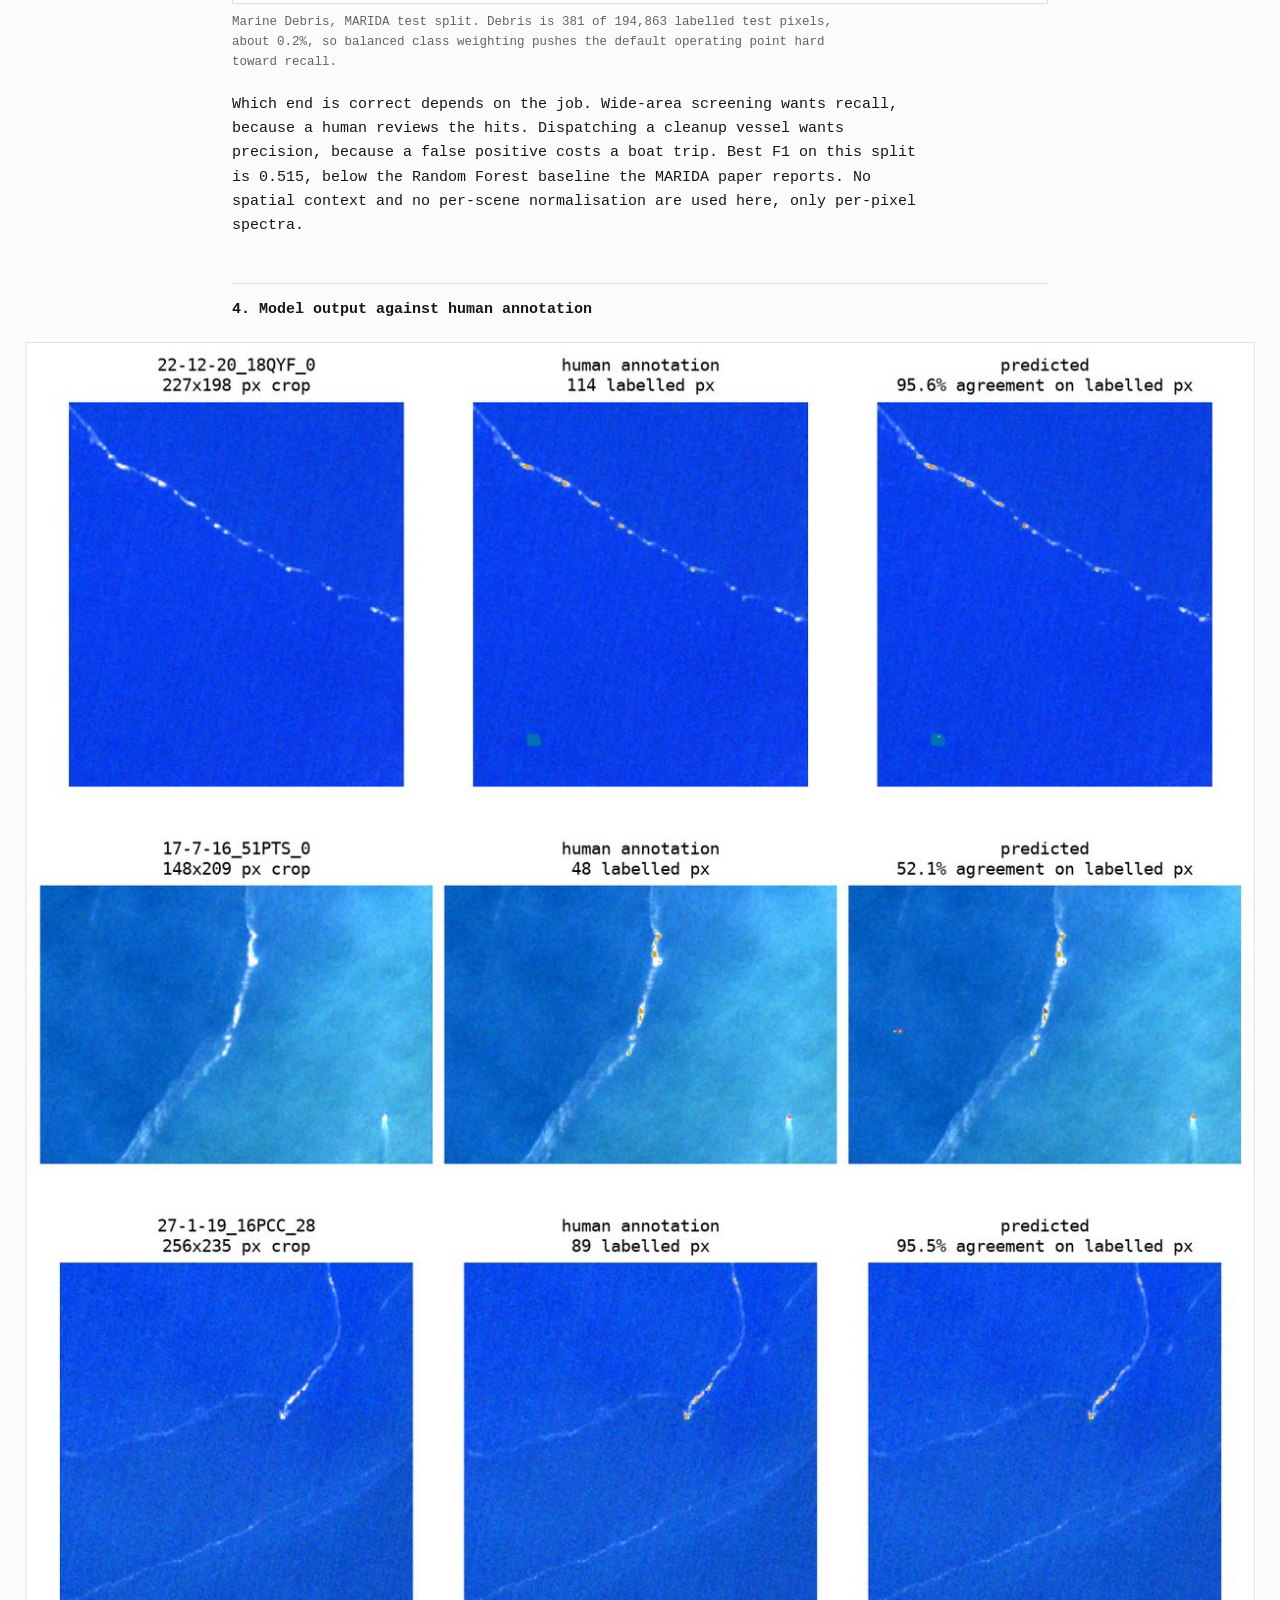
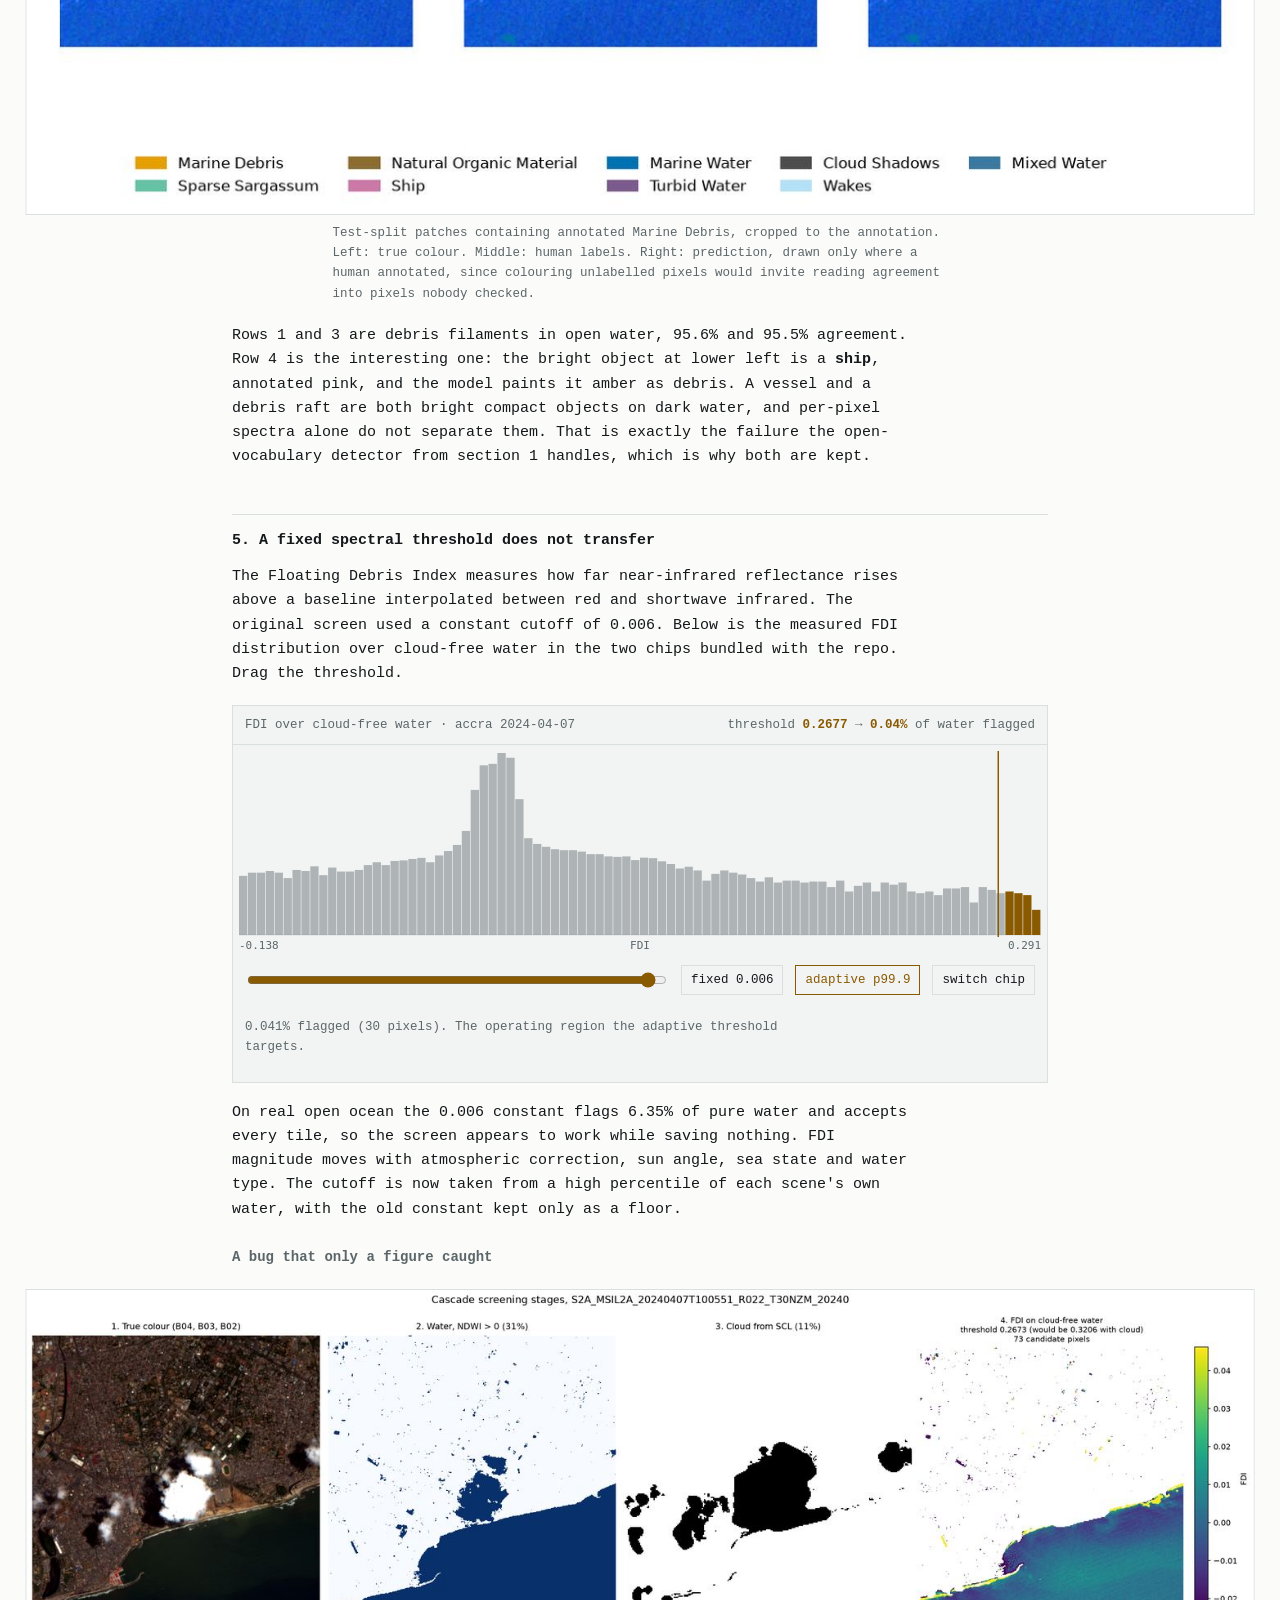
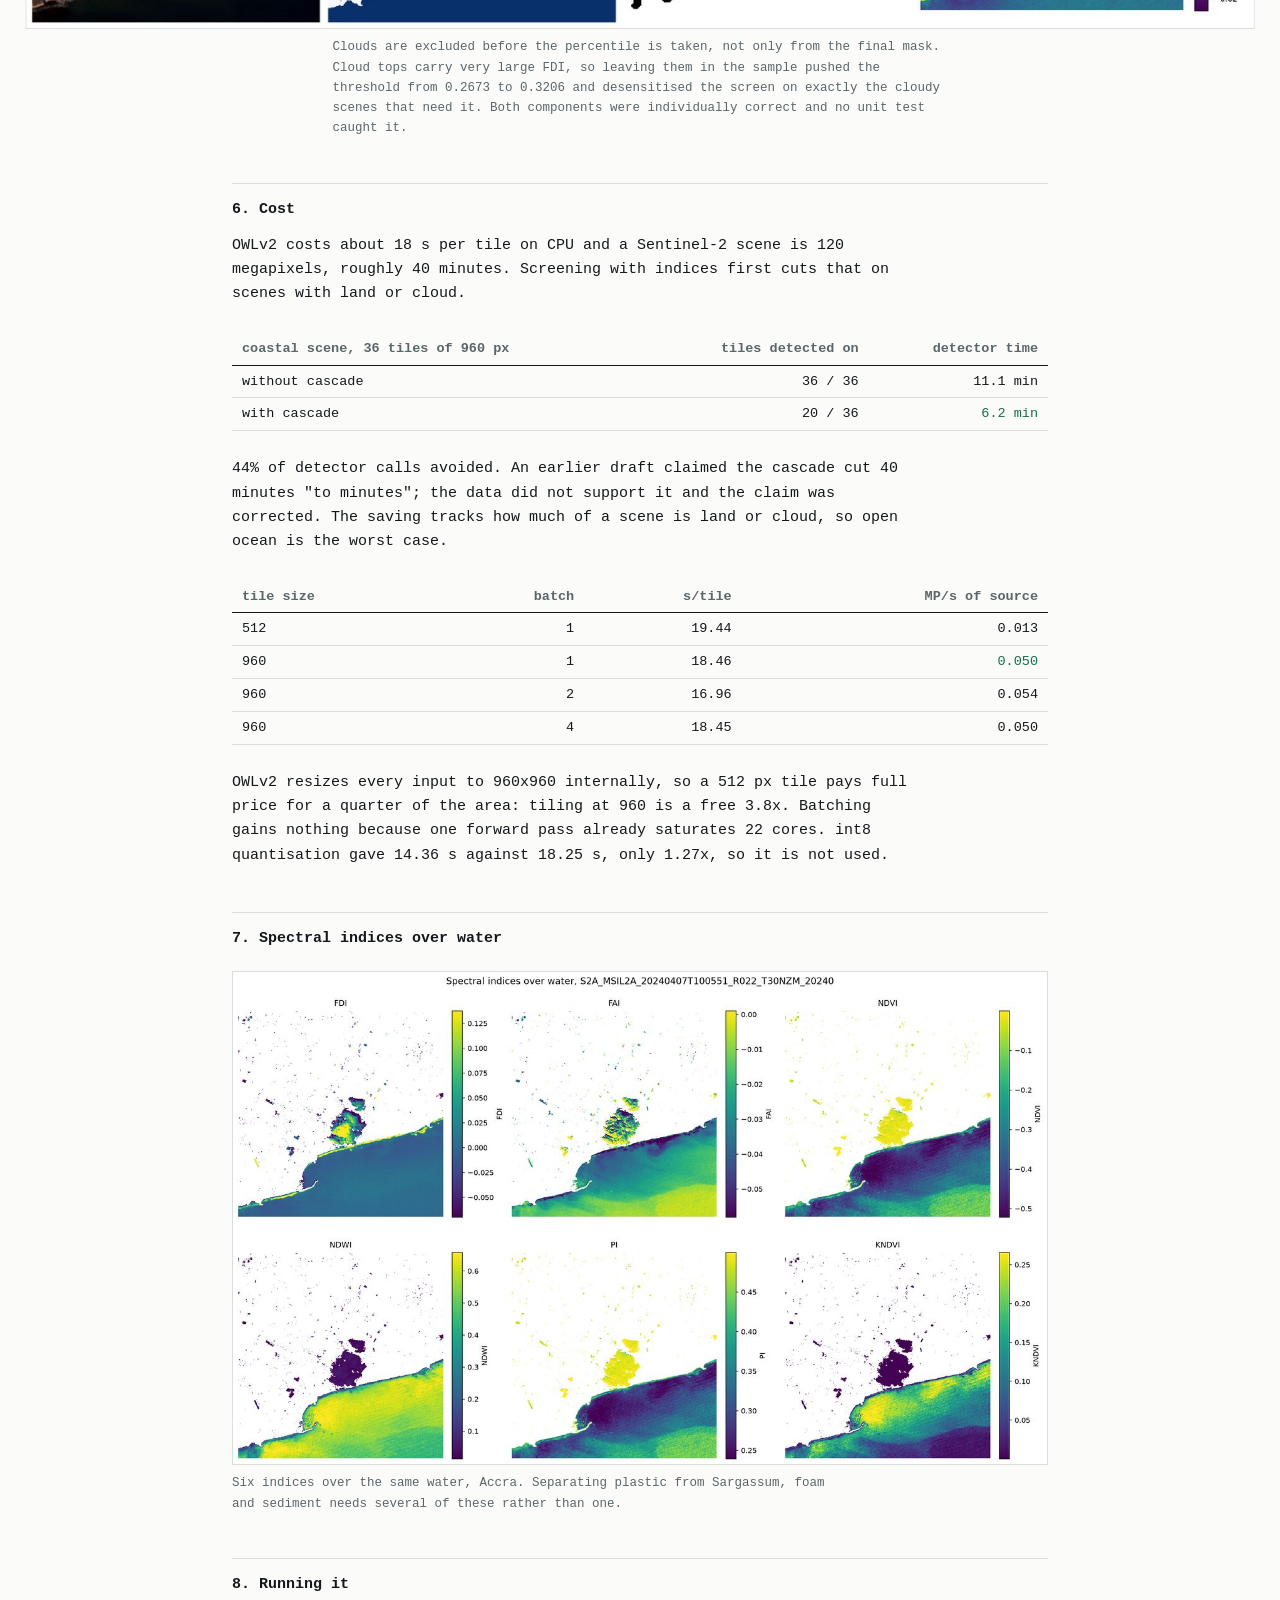
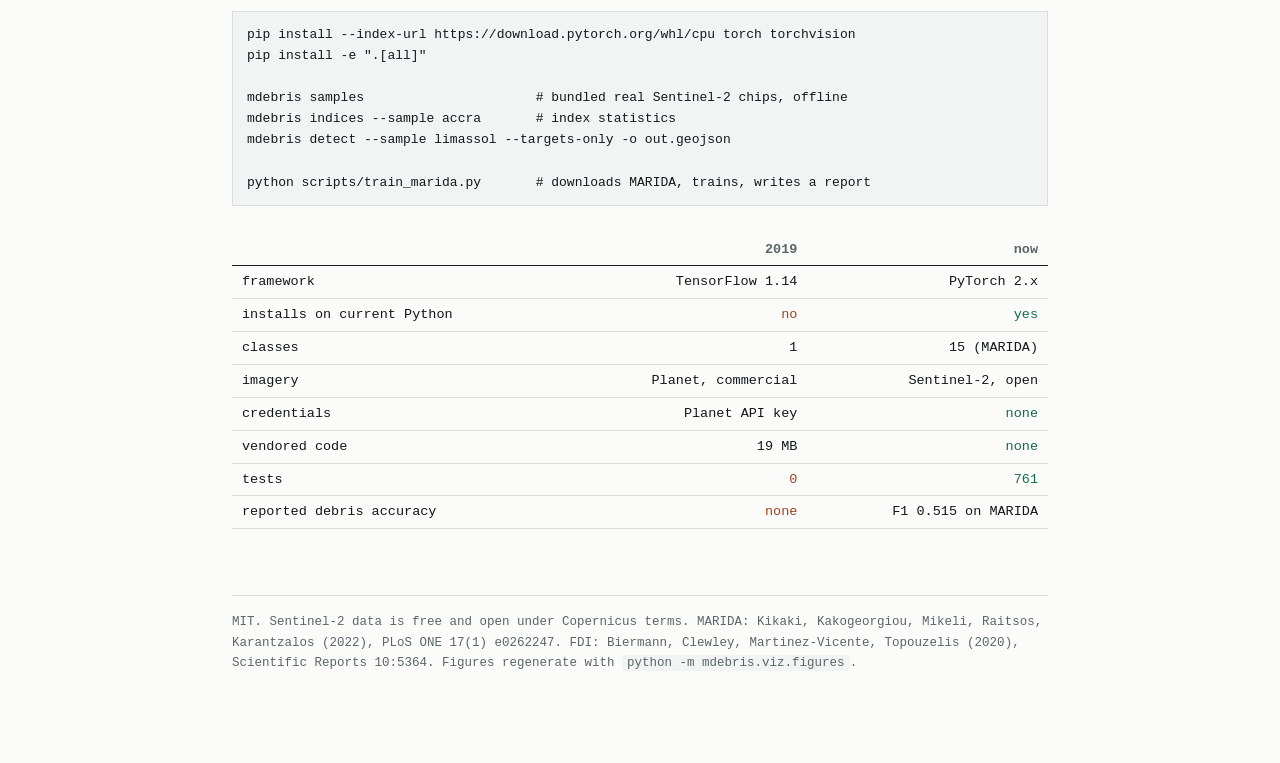
==== commit a8f83019: "Train on MARIDA, report real accuracy, and rebuild the page as a technical report Answers a fair obj" ====
--- a/docs/index.html
+++ b/docs/index.html
@@ -3,524 +3,399 @@
 <head>
 <meta charset="utf-8">
 <meta name="viewport" content="width=device-width,initial-scale=1">
-<meta name="description" content="Rebuilding a 2019 TensorFlow 1.14 marine debris detector on free Sentinel-2 imagery, and the negative result that open-vocabulary vision models do not carry the signal at 10 m.">
+<title>Marine debris detection on Sentinel-2: rebuild notes</title>
+<meta name="description" content="Measurements from rebuilding a 2019 marine debris detector: why open-vocabulary vision models fail at 10 m, and what a spectral classifier trained on MARIDA does instead.">
 <meta name="color-scheme" content="light dark">
-<meta property="og:title" content="Marine Debris Detection: what Sentinel-2 can and cannot tell you">
-<meta property="og:description" content="Rebuilding a 2019 TensorFlow 1.14 marine debris detector on free Sentinel-2 imagery, and the negative result that open-vocabulary vision models do not carry the signal at 10 m.">
-<meta property="og:type" content="website">
+<meta property="og:title" content="Marine debris detection on Sentinel-2: rebuild notes">
+<meta property="og:description" content="Measurements from rebuilding a 2019 marine debris detector: why open-vocabulary vision models fail at 10 m, and what a spectral classifier trained on MARIDA does instead.">
 <meta property="og:url" content="https://danieltyukov.github.io/marine-debris-ml-model/">
-<meta name="twitter:card" content="summary_large_image">
 <link rel="icon" href="data:image/svg+xml,<svg xmlns=%22http://www.w3.org/2000/svg%22 viewBox=%220 0 32 32%22><text y=%2226%22 font-size=%2226%22>&#128752;</text></svg>">
-<style>*,*::before,*::after{box-sizing:border-box}html{-webkit-text-size-adjust:100%}img{max-width:100%}</style>
-<title>Marine Debris Detection: what Sentinel-2 can and cannot tell you</title>
 <style>
 :root{
-  --deep:#E7EDEE; --sheet:#F4F7F7; --panel:#FFFFFF; --line:#C3D2D6; --hair:#DCE6E8;
-  --ink:#0B1D24; --ink-2:#3D5560; --ink-3:#6C858E;
-  --debris:#B87400; --debris-bright:#E69F00; --water:#0060A0; --sarg:#00795A; --verm:#C4541A;
-  --grid:rgba(11,29,36,.05);
+  --bg:#fbfbfa; --fg:#14181a; --dim:#5b6669; --rule:#d9dedf; --box:#f2f4f4;
+  --hit:#136f4a; --miss:#a3401a; --key:#8a5a00;
 }
 @media (prefers-color-scheme:dark){
-  :root{
-    --deep:#071A22; --sheet:#0B222C; --panel:#0F2A35; --line:#1E4351; --hair:#16333F;
-    --ink:#E4EFF2; --ink-2:#A9C2CA; --ink-3:#6F8D97;
-    --debris:#E69F00; --debris-bright:#FFB627; --water:#4AA3DA; --sarg:#2CBE9A; --verm:#F07A3C;
-    --grid:rgba(228,239,242,.055);
-  }
+  :root{--bg:#121516; --fg:#e6eaeb; --dim:#98a3a6; --rule:#2b3133; --box:#191d1f;
+        --hit:#5fbf92; --miss:#e08a5a; --key:#e0a83c;}
 }
-:root[data-theme="dark"]{
-  --deep:#071A22; --sheet:#0B222C; --panel:#0F2A35; --line:#1E4351; --hair:#16333F;
-  --ink:#E4EFF2; --ink-2:#A9C2CA; --ink-3:#6F8D97;
-  --debris:#E69F00; --debris-bright:#FFB627; --water:#4AA3DA; --sarg:#2CBE9A; --verm:#F07A3C;
-  --grid:rgba(228,239,242,.055);
-}
-:root[data-theme="light"]{
-  --deep:#E7EDEE; --sheet:#F4F7F7; --panel:#FFFFFF; --line:#C3D2D6; --hair:#DCE6E8;
-  --ink:#0B1D24; --ink-2:#3D5560; --ink-3:#6C858E;
-  --debris:#B87400; --debris-bright:#E69F00; --water:#0060A0; --sarg:#00795A; --verm:#C4541A;
-  --grid:rgba(11,29,36,.05);
-}
+:root[data-theme="dark"]{--bg:#121516; --fg:#e6eaeb; --dim:#98a3a6; --rule:#2b3133; --box:#191d1f;
+  --hit:#5fbf92; --miss:#e08a5a; --key:#e0a83c;}
+:root[data-theme="light"]{--bg:#fbfbfa; --fg:#14181a; --dim:#5b6669; --rule:#d9dedf; --box:#f2f4f4;
+  --hit:#136f4a; --miss:#a3401a; --key:#8a5a00;}
 
 *{box-sizing:border-box}
 body{
-  margin:0; background:var(--deep); color:var(--ink);
-  font-family:ui-serif,Georgia,"Iowan Old Style","Palatino Linotype",Palatino,serif;
-  font-size:17px; line-height:1.65;
+  margin:0; background:var(--bg); color:var(--fg);
+  font:15px/1.62 ui-monospace,"SF Mono","Cascadia Mono",Menlo,Consolas,monospace;
   -webkit-font-smoothing:antialiased;
 }
-.mono{font-family:ui-monospace,"SF Mono","Cascadia Mono",Menlo,Consolas,monospace}
-h1,h2,h3,.disp{
-  font-family:-apple-system,"Segoe UI Variable Display","Segoe UI",system-ui,sans-serif;
-  font-weight:700; letter-spacing:-.022em; text-wrap:balance; margin:0;
+main{max-width:860px; margin:0 auto; padding:44px 22px 90px}
+h1{font-size:20px; font-weight:600; margin:0 0 6px; letter-spacing:-.01em}
+h2{font-size:15px; font-weight:600; margin:44px 0 10px; padding-top:14px; border-top:1px solid var(--rule)}
+h3{font-size:14px; font-weight:600; margin:24px 0 6px; color:var(--dim)}
+p{margin:12px 0; max-width:76ch}
+a{color:inherit}
+.sub{color:var(--dim); margin:0 0 26px}
+b{font-weight:600}
+code{background:var(--box); padding:1px 5px; border-radius:2px}
+:focus-visible{outline:2px solid var(--key); outline-offset:2px}
+
+table{width:100%; border-collapse:collapse; font-size:13.5px; margin:14px 0; font-variant-numeric:tabular-nums}
+.scroll{overflow-x:auto}
+th,td{padding:5px 10px; text-align:right; border-bottom:1px solid var(--rule); white-space:nowrap}
+th:first-child,td:first-child{text-align:left}
+th{font-weight:600; color:var(--dim); border-bottom:1px solid var(--fg)}
+tr.tgt td{color:var(--key); font-weight:600}
+td.hit{color:var(--hit)} td.miss{color:var(--miss)}
+
+figure{margin:20px 0}
+figure.wide{
+  /* Break out of the 860px measure. The annotated pixels are a few px across, so
+     at column width the comparison proves nothing. */
+  width:min(1500px,96vw); margin-left:50%; transform:translateX(-50%);
 }
-p{margin:0}
-a{color:var(--debris); text-underline-offset:3px}
-:focus-visible{outline:2px solid var(--debris-bright); outline-offset:3px; border-radius:2px}
-
-/* survey-sheet shell: measured column, mono station gutter */
-.sheet{max-width:1180px; margin:0 auto; padding:0 28px}
-.row{display:grid; grid-template-columns:104px minmax(0,1fr); gap:34px; align-items:start}
-.station{
-  font-family:ui-monospace,"SF Mono",Menlo,Consolas,monospace;
-  font-size:10.5px; letter-spacing:.14em; text-transform:uppercase;
-  color:var(--ink-3); padding-top:.55em; line-height:1.5;
-  border-top:1px solid var(--hair);
-}
-.body-col{max-width:66ch}
-.body-col .scroll,.body-col table{max-width:none; width:100%}
-.body-col > .scroll{width:min(100%,760px)}
-.wide-col{max-width:none}
-section{padding:58px 0; border-top:1px solid var(--hair)}
-section:first-of-type{border-top:0}
-@media (max-width:800px){
-  .row{grid-template-columns:1fr; gap:12px}
-  .station{border-top:0; padding-top:0}
-  .sheet{padding:0 20px}
-}
-
-/* hero */
-.hero{position:relative; overflow:hidden; border-bottom:1px solid var(--line)}
-#contours{position:absolute; inset:0; width:100%; height:100%; display:block}
-.hero-in{position:relative; padding:84px 0 66px}
-.eyebrow{
-  font-family:ui-monospace,"SF Mono",Menlo,monospace; font-size:11px; letter-spacing:.2em;
-  text-transform:uppercase; color:var(--debris); margin-bottom:20px;
-}
-h1{font-size:clamp(34px,5.4vw,60px); line-height:1.03}
-.lede{margin-top:22px; font-size:clamp(17px,2vw,20px); color:var(--ink-2); max-width:60ch}
-.stats{
-  display:grid; grid-template-columns:repeat(auto-fit,minmax(150px,1fr));
-  gap:1px; background:var(--hair); border:1px solid var(--hair); margin-top:44px;
-}
-.stat{background:var(--sheet); padding:18px 18px 16px}
-.stat b{
-  display:block; font-family:ui-monospace,Menlo,monospace; font-size:26px; font-weight:600;
-  letter-spacing:-.02em; font-variant-numeric:tabular-nums; color:var(--ink);
-}
-.stat span{
-  display:block; margin-top:5px; font-family:ui-monospace,Menlo,monospace;
-  font-size:10.5px; letter-spacing:.09em; text-transform:uppercase; color:var(--ink-3); line-height:1.5;
-}
-.stat.hl b{color:var(--debris)}
-
-h2{font-size:clamp(24px,3.1vw,33px); line-height:1.12; margin-bottom:18px}
-h3{font-size:17px; margin:30px 0 8px; letter-spacing:-.01em}
-.prose > * + *{margin-top:18px}
-.prose strong{font-weight:600; color:var(--ink)}
-
-/* the negative-result callout: vermilion, used once */
-.finding{
-  border-left:3px solid var(--verm); background:var(--sheet);
-  padding:22px 24px; margin-top:26px;
-}
-.finding .tag{
-  font-family:ui-monospace,Menlo,monospace; font-size:10.5px; letter-spacing:.16em;
-  text-transform:uppercase; color:var(--verm); display:block; margin-bottom:10px;
-}
-
-table{width:100%; border-collapse:collapse; font-size:14.5px; margin-top:22px}
-.scroll{overflow-x:auto}
-th,td{padding:10px 14px; text-align:left; border-bottom:1px solid var(--hair)}
-th{
-  font-family:ui-monospace,Menlo,monospace; font-size:10.5px; letter-spacing:.1em;
-  text-transform:uppercase; color:var(--ink-3); font-weight:400; border-bottom:1px solid var(--line);
-  white-space:nowrap;
-}
-td{font-family:ui-monospace,Menlo,monospace; font-variant-numeric:tabular-nums; color:var(--ink-2)}
-td.k{color:var(--ink); white-space:nowrap}
-td.good{color:var(--sarg)} td.bad{color:var(--verm)}
-tr:last-child td{border-bottom:0}
-
-/* interactive threshold explorer */
-.tool{border:1px solid var(--line); background:var(--sheet); margin-top:30px}
-.tool-head{
-  display:flex; justify-content:space-between; align-items:baseline; gap:16px; flex-wrap:wrap;
-  padding:16px 20px; border-bottom:1px solid var(--hair);
-}
-.tool-title{font-family:ui-monospace,Menlo,monospace; font-size:11px; letter-spacing:.14em; text-transform:uppercase; color:var(--ink-3)}
-.readout{font-family:ui-monospace,Menlo,monospace; font-variant-numeric:tabular-nums; font-size:14px; color:var(--ink)}
-.readout b{color:var(--debris); font-weight:600}
-#plot{display:block; width:100%; height:280px}
-.controls{padding:14px 20px 20px; display:grid; gap:14px}
-.sliderow{display:grid; grid-template-columns:auto 1fr; gap:14px; align-items:center}
-label.sl{font-family:ui-monospace,Menlo,monospace; font-size:11px; letter-spacing:.1em; text-transform:uppercase; color:var(--ink-3)}
-input[type=range]{width:100%; accent-color:var(--debris-bright); height:22px}
-.presets{display:flex; gap:8px; flex-wrap:wrap}
-button.preset{
-  font-family:ui-monospace,Menlo,monospace; font-size:11px; letter-spacing:.06em;
-  padding:7px 12px; background:transparent; color:var(--ink-2);
-  border:1px solid var(--line); cursor:pointer; border-radius:2px;
-}
-button.preset:hover{border-color:var(--debris); color:var(--debris)}
-button.preset[aria-pressed="true"]{background:var(--debris); border-color:var(--debris); color:var(--deep)}
-.verdict{font-size:14.5px; color:var(--ink-2); padding:0 20px 18px; max-width:70ch}
-.verdict b{color:var(--ink)}
-
-figure{margin:30px 0 0}
-figure img{width:100%; height:auto; display:block; border:1px solid var(--line)}
-figcaption{
-  margin-top:10px; font-family:ui-monospace,Menlo,monospace; font-size:11.5px;
-  color:var(--ink-3); line-height:1.6; max-width:78ch;
-}
-pre{
-  background:var(--sheet); border:1px solid var(--hair); padding:16px 18px; overflow-x:auto;
-  font-family:ui-monospace,Menlo,Consolas,monospace; font-size:13px; line-height:1.7; margin-top:20px;
-  color:var(--ink-2);
-}
-pre .c{color:var(--ink-3)}
-pre .p{color:var(--debris)}
-footer{padding:44px 0 70px; border-top:1px solid var(--line); color:var(--ink-3); font-size:14px}
-footer a{color:var(--ink-2)}
-@media (prefers-reduced-motion:reduce){*{animation:none!important; transition:none!important}}
+figure.wide figcaption{max-width:82ch; margin-left:auto; margin-right:auto}
+figure img{width:100%; height:auto; display:block; border:1px solid var(--rule)}
+figcaption{margin-top:8px; font-size:12.5px; color:var(--dim); max-width:82ch}
+
+pre{background:var(--box); border:1px solid var(--rule); padding:12px 14px; overflow-x:auto; font-size:13px; margin:14px 0}
+.note{border-left:2px solid var(--key); padding:2px 0 2px 14px; margin:16px 0}
+.note b{color:var(--key)}
+
+.tool{border:1px solid var(--rule); margin:18px 0; background:var(--box)}
+.tool-h{display:flex; justify-content:space-between; gap:12px; flex-wrap:wrap; padding:9px 12px; border-bottom:1px solid var(--rule); font-size:12.5px; color:var(--dim)}
+.tool-h b{color:var(--key)}
+#plot{display:block; width:100%; height:210px}
+.ctl{padding:10px 12px; display:flex; gap:12px; align-items:center; flex-wrap:wrap}
+input[type=range]{flex:1; min-width:180px; accent-color:var(--key)}
+button{font:inherit; font-size:12.5px; padding:4px 9px; background:transparent; color:var(--fg); border:1px solid var(--rule); cursor:pointer}
+button[aria-pressed="true"]{border-color:var(--key); color:var(--key)}
+#verdict{padding:0 12px 12px; font-size:12.5px; color:var(--dim); max-width:78ch}
+footer{margin-top:52px; padding-top:16px; border-top:1px solid var(--rule); font-size:12.5px; color:var(--dim)}
+@media (prefers-reduced-motion:reduce){*{transition:none!important}}
 </style>
 </head>
 <body>
 
 
-<div class="hero">
-  <canvas id="contours" aria-hidden="true"></canvas>
-  <div class="sheet hero-in">
-    <div class="row">
-      <div class="station">Sheet 01<br>Gulf of Guinea<br>Akrotiri Bay</div>
-      <div>
-        <div class="eyebrow mono">Sentinel-2 &middot; 10 m &middot; open data</div>
-        <h1>What satellite imagery can, and cannot, tell you about ocean plastic</h1>
-        <p class="lede">A 2019 TensorFlow 1.14 project rebuilt from scratch. Along the way the
-        rewrite produced a negative result worth more than the feature list: at 10 metres per
-        pixel, the frontier vision model is not what finds the debris.</p>
-        <div class="stats">
-          <div class="stat"><b>761</b><span>tests passing</span></div>
-          <div class="stat"><b>175,481</b><span>lines of dead code removed</span></div>
-          <div class="stat hl"><b>0</b><span>API keys required</span></div>
-          <div class="stat hl"><b>0</b><span>training steps to first prediction</span></div>
-        </div>
-      </div>
-    </div>
+<main>
+
+<h1>Marine debris detection on Sentinel-2</h1>
+<p class="sub">Rebuild notes for <a href="https://github.com/danieltyukov/marine-debris-ml-model">danieltyukov/marine-debris-ml-model</a>.
+Measurements, real model output, and what did not work.</p>
+
+<p>The original was a 2019 NASA Space Apps entry: TensorFlow 1.14, the TF Object
+Detection API vendored into the repo, SSD-ResNet101-FPN trained 500k steps for one
+class on commercial Planet imagery. TF 1.14 has no wheel for Python 3.7 or later, so
+on a current interpreter it was not runnable at all.</p>
+
+<h2>1. Open-vocabulary detection does not work at 10 m</h2>
+
+<p>The first attempt was zero-shot: OWLv2 takes text prompts at inference, so no
+training and no labels are needed. Benchmarked against a control on natural
+photographs, using the same wrapper and the same weights:</p>
+
+<div class="scroll"><table>
+<thead><tr><th>Input</th><th>Prompt</th><th>Confidence</th><th>Box extent</th></tr></thead>
+<tbody>
+<tr><td>COCO photo</td><td>a remote control</td><td class="hit">0.794</td><td>1.9% of image</td></tr>
+<tr><td>COCO photo</td><td>a photo of a cat</td><td class="hit">0.669</td><td>44.6%</td></tr>
+<tr><td>Sentinel-2 10 m</td><td>white sea foam</td><td class="miss">0.210</td><td>up to 100% of chip</td></tr>
+<tr><td>Sentinel-2 10 m</td><td>a boat wake</td><td class="miss">0.129</td><td>whole chip</td></tr>
+</tbody></table></div>
+
+<div class="note"><b>Result:</b> the COCO image is the canonical two-cats-two-remotes
+example and the model localises it tightly, so the wrapper is correct and this is
+domain mismatch. OWLv2 learned from web photographs where a target spans hundreds of
+pixels. At 10 m a 30 m debris patch spans <b>three pixels</b>. There is no shape to
+recognise, so it falls back to describing the whole scene.</div>
+
+<p>Discarding the vision model was still wrong, because it does one thing well. The
+2019 model had a single class, <code>marine_debris</code>, so it could not say "that
+is a ship". On the Accra chip OWLv2 labelled all 8 detections ship or ship wake; on
+Limassol, 13 of 14 were foam, wake or sediment. Weak localisation, useful
+discrimination.</p>
+
+<h2>2. What carries the signal instead</h2>
+
+<p>Each pixel has 11 reflectance bands, and the separation between plastic,
+Sargassum, foam and sediment lives in the relationships between them. That is a
+tabular problem, not a vision one, and it is the baseline the MARIDA authors publish.
+Gradient boosting over 18 features (11 bands plus FDI, FAI, NDVI, NDWI, PI, kNDVI,
+MNDWI), trained on MARIDA's own scene-grouped split so no test scene leaks into
+training.</p>
+
+<div class="scroll"><table>
+<thead><tr><th>run</th><th>value</th></tr></thead>
+<tbody>
+<tr><td>training pixels</td><td>429,412</td></tr>
+<tr><td>held-out test pixels</td><td>194,863</td></tr>
+<tr><td>fit time, CPU, no GPU</td><td>76 s</td></tr>
+<tr><td>overall accuracy</td><td>0.828</td></tr>
+<tr><td>macro F1, 15 classes</td><td>0.480</td></tr>
+</tbody></table></div>
+
+<div class="scroll"><table>
+<thead><tr><th>class</th><th>precision</th><th>recall</th><th>F1</th><th>support</th></tr></thead>
+<tbody>
+<tr><td>Sediment-Laden Water</td><td>0.997</td><td>0.969</td><td>0.983</td><td>93,037</td></tr>
+<tr><td>Clouds</td><td>0.874</td><td>0.781</td><td>0.825</td><td>32,843</td></tr>
+<tr><td>Turbid Water</td><td>0.930</td><td>0.859</td><td>0.893</td><td>32,226</td></tr>
+<tr><td>Marine Water</td><td>0.746</td><td>0.455</td><td>0.565</td><td>23,443</td></tr>
+<tr><td>Cloud Shadows</td><td>0.348</td><td>0.617</td><td>0.445</td><td>3,649</td></tr>
+<tr><td>Shallow Water</td><td>0.246</td><td>0.466</td><td>0.322</td><td>2,506</td></tr>
+<tr><td>Waves</td><td>0.104</td><td>0.127</td><td>0.114</td><td>1,865</td></tr>
+<tr><td>Wakes</td><td>0.093</td><td>0.380</td><td>0.149</td><td>1,570</td></tr>
+<tr><td>Ship</td><td>0.273</td><td>0.776</td><td>0.403</td><td>1,174</td></tr>
+<tr><td>Sparse Sargassum</td><td>0.586</td><td>0.904</td><td>0.711</td><td>881</td></tr>
+<tr><td>Dense Sargassum</td><td>0.946</td><td>0.920</td><td>0.933</td><td>760</td></tr>
+<tr><td>Foam</td><td>0.128</td><td>0.532</td><td>0.206</td><td>387</td></tr>
+<tr class="tgt"><td>Marine Debris</td><td>0.160</td><td>0.929</td><td>0.273</td><td>381</td></tr>
+<tr><td>Mixed Water</td><td>0.014</td><td>0.272</td><td>0.027</td><td>92</td></tr>
+<tr><td>Natural Organic Material</td><td>0.260</td><td>0.531</td><td>0.349</td><td>49</td></tr>
+</tbody></table></div>
+
+<p>Overall accuracy of 0.828 is close to meaningless here and is reported only
+because omitting it would look evasive: labelled pixels are overwhelmingly water, so
+a model that never predicts debris still scores well. The per-class rows are the
+result.</p>
+
+<h3>Most informative features</h3>
+<div class="scroll"><table>
+<thead><tr><th>feature</th><th>permutation importance</th></tr></thead>
+<tbody>
+<tr><td>B05</td><td>0.2385</td></tr>
+<tr><td>MNDWI</td><td>0.1887</td></tr>
+<tr><td>B01</td><td>0.1864</td></tr>
+<tr><td>NDWI</td><td>0.1777</td></tr>
+<tr><td>B02</td><td>0.1527</td></tr>
+<tr><td>B04</td><td>0.1048</td></tr>
+</tbody></table></div>
+<p>B05 (red edge, 705 nm) and B01 (coastal aerosol, 443 nm) outrank every named
+index. Neither appears in the FDI formula, so the hand-built indices from the
+literature are not using all the available signal.</p>
+
+<h2>3. One number hides the model</h2>
+
+<p>Taking <code>argmax</code> over class probabilities gives precision 0.160
+at recall 0.929 for Marine Debris. Sweeping the probability threshold instead
+reaches precision 0.944 at recall 0.354.</p>
+
+<figure>
+  <img src="[data-uri]" alt="Precision-recall curve for the Marine Debris class, marking the argmax operating point at low precision and high recall against the best-F1 point at high precision and lower recall.">
+  <figcaption>Marine Debris, MARIDA test split. Debris is 381 of
+  194,863 labelled test pixels, about 0.2%, so balanced class weighting pushes the
+  default operating point hard toward recall.</figcaption>
+</figure>
+
+<p>Which end is correct depends on the job. Wide-area screening wants recall, because
+a human reviews the hits. Dispatching a cleanup vessel wants precision, because a
+false positive costs a boat trip. Best F1 on this split is 0.515, below the
+Random Forest baseline the MARIDA paper reports. No spatial context and no per-scene
+normalisation are used here, only per-pixel spectra.</p>
+
+<h2>4. Model output against human annotation</h2>
+
+<figure class="wide">
+  <img src="[data-uri]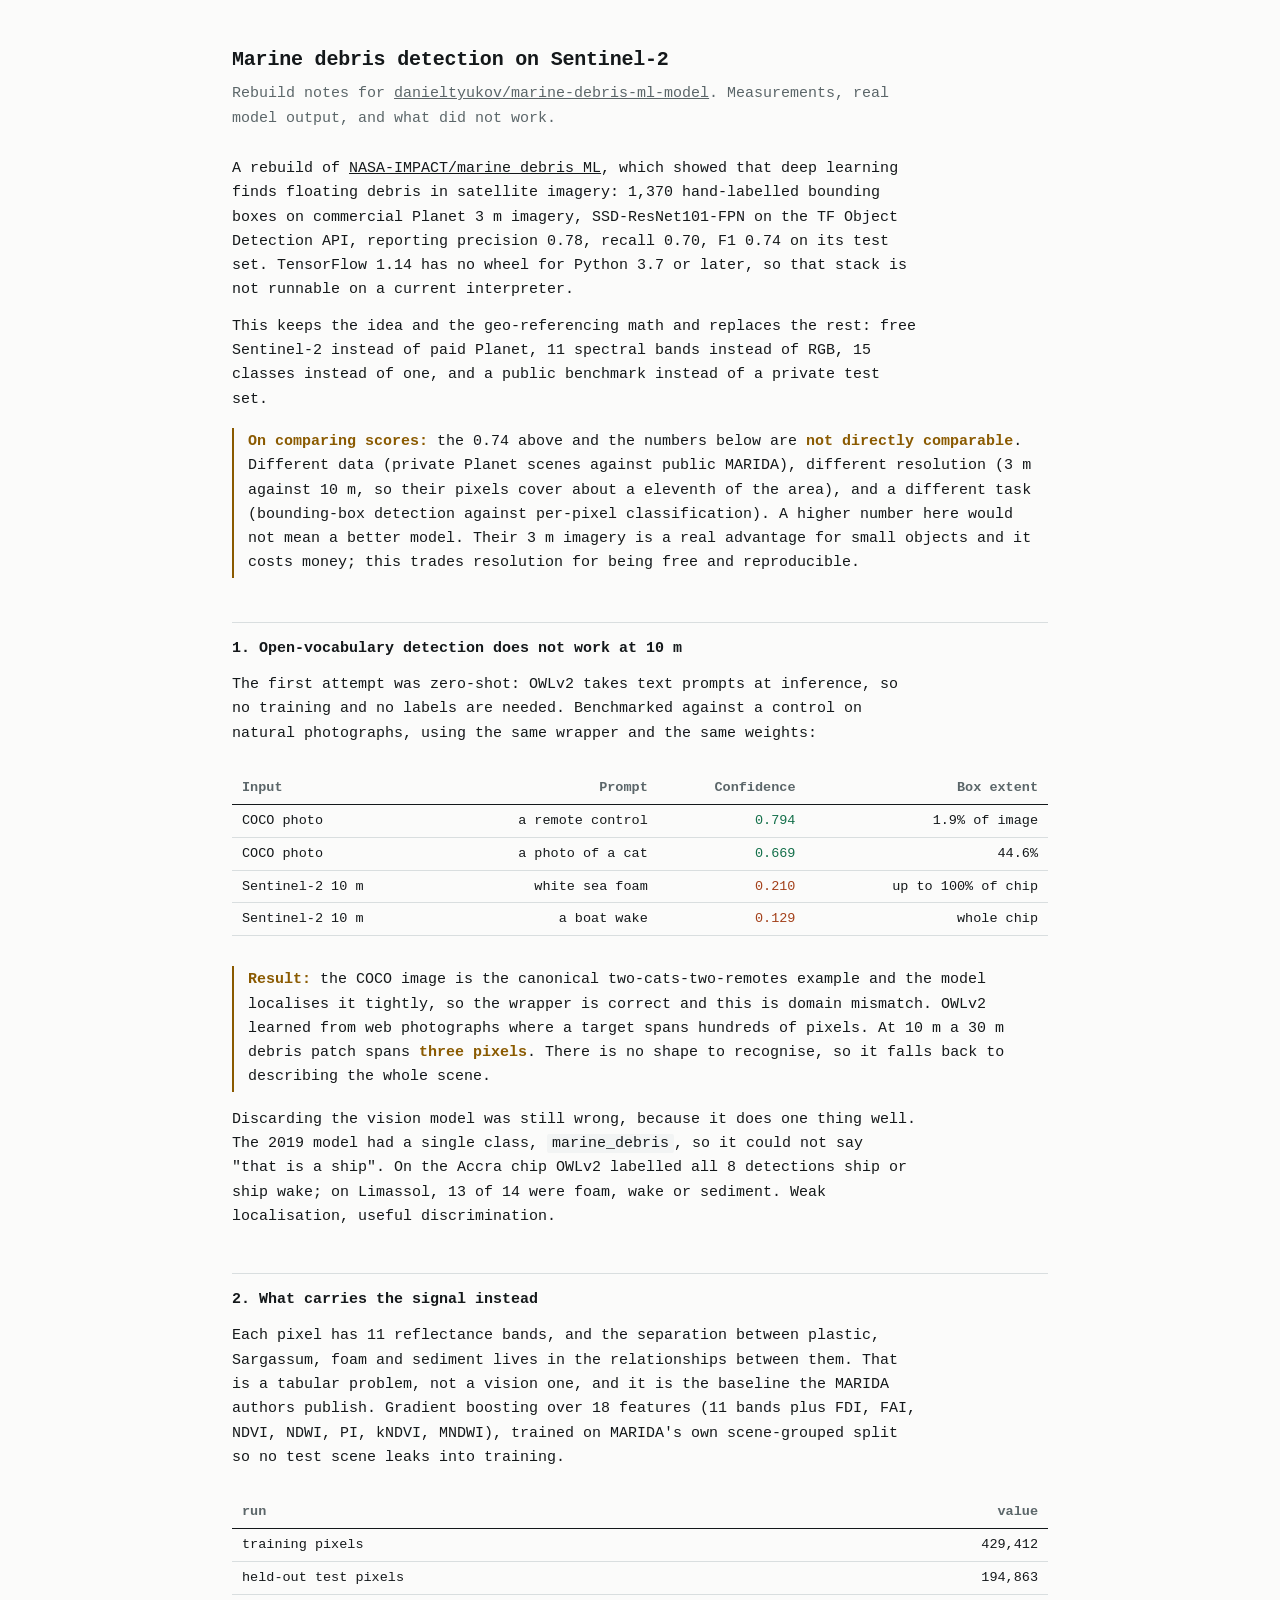
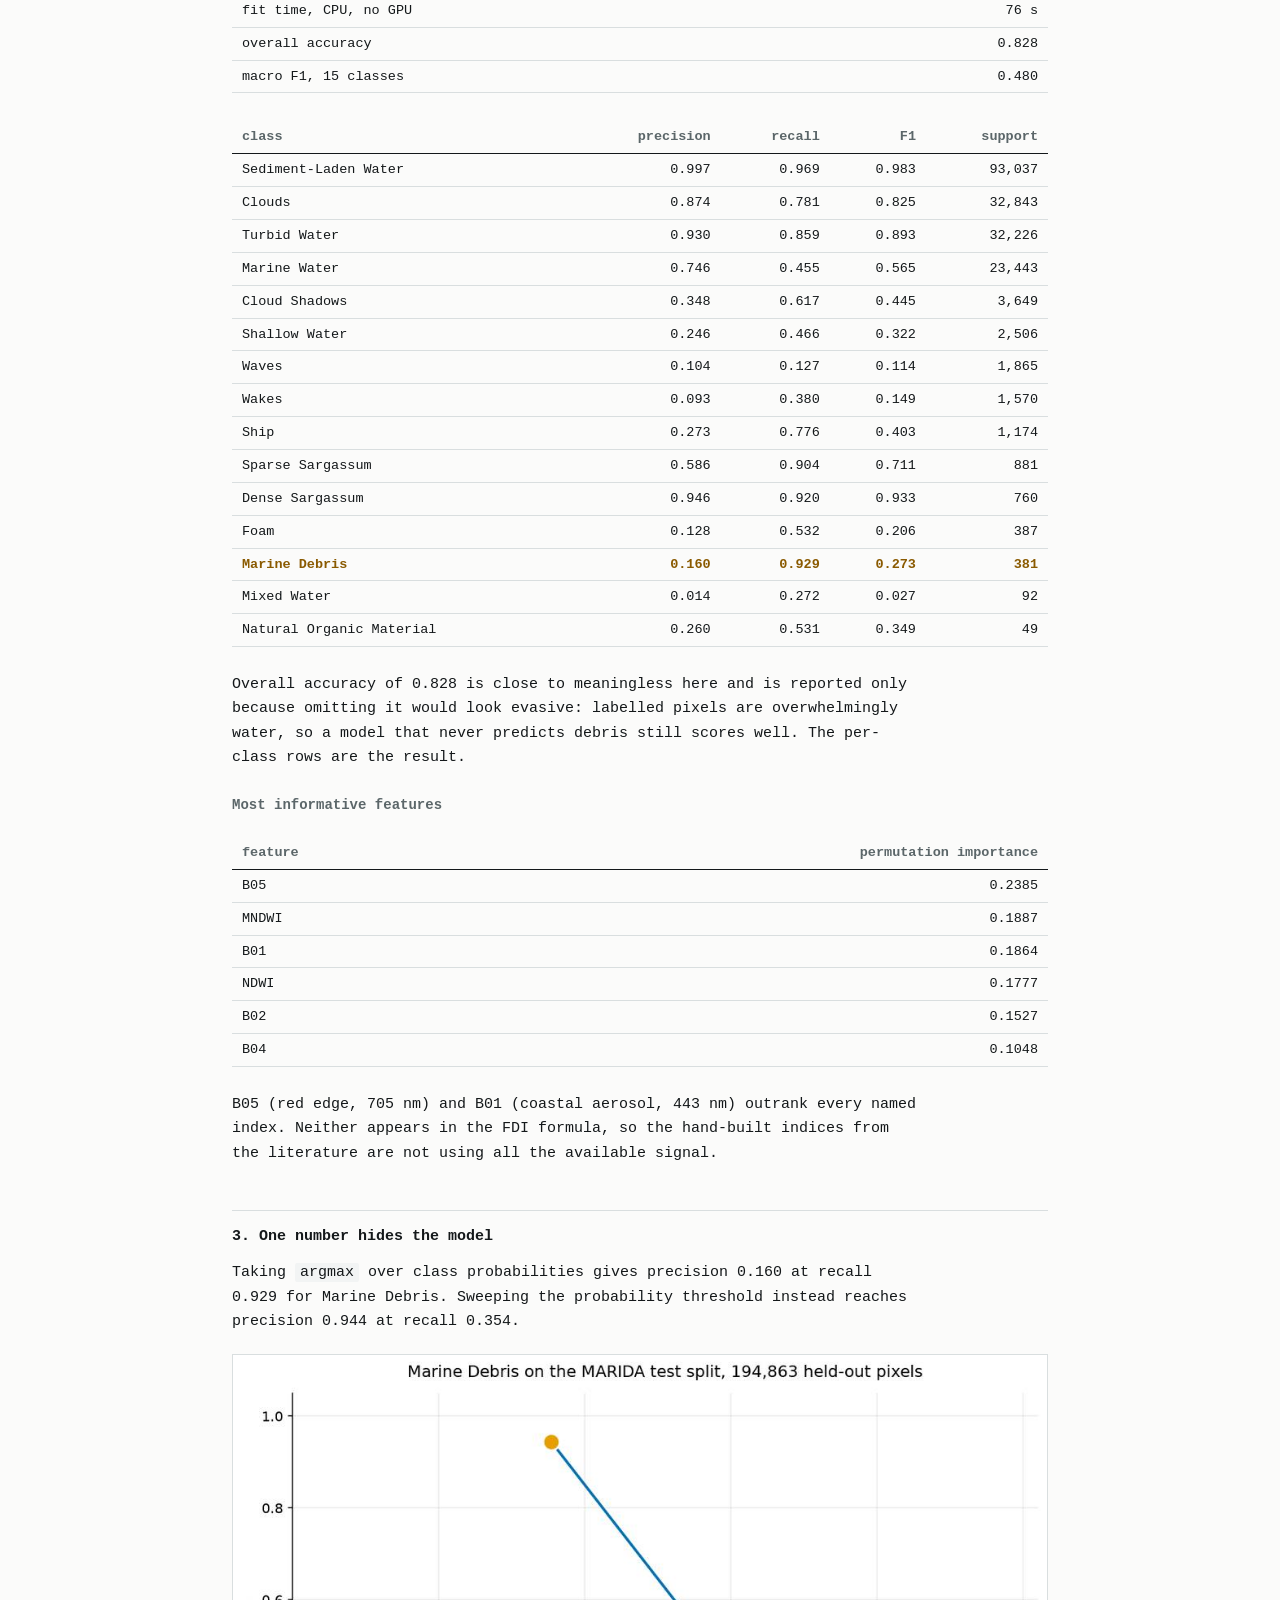
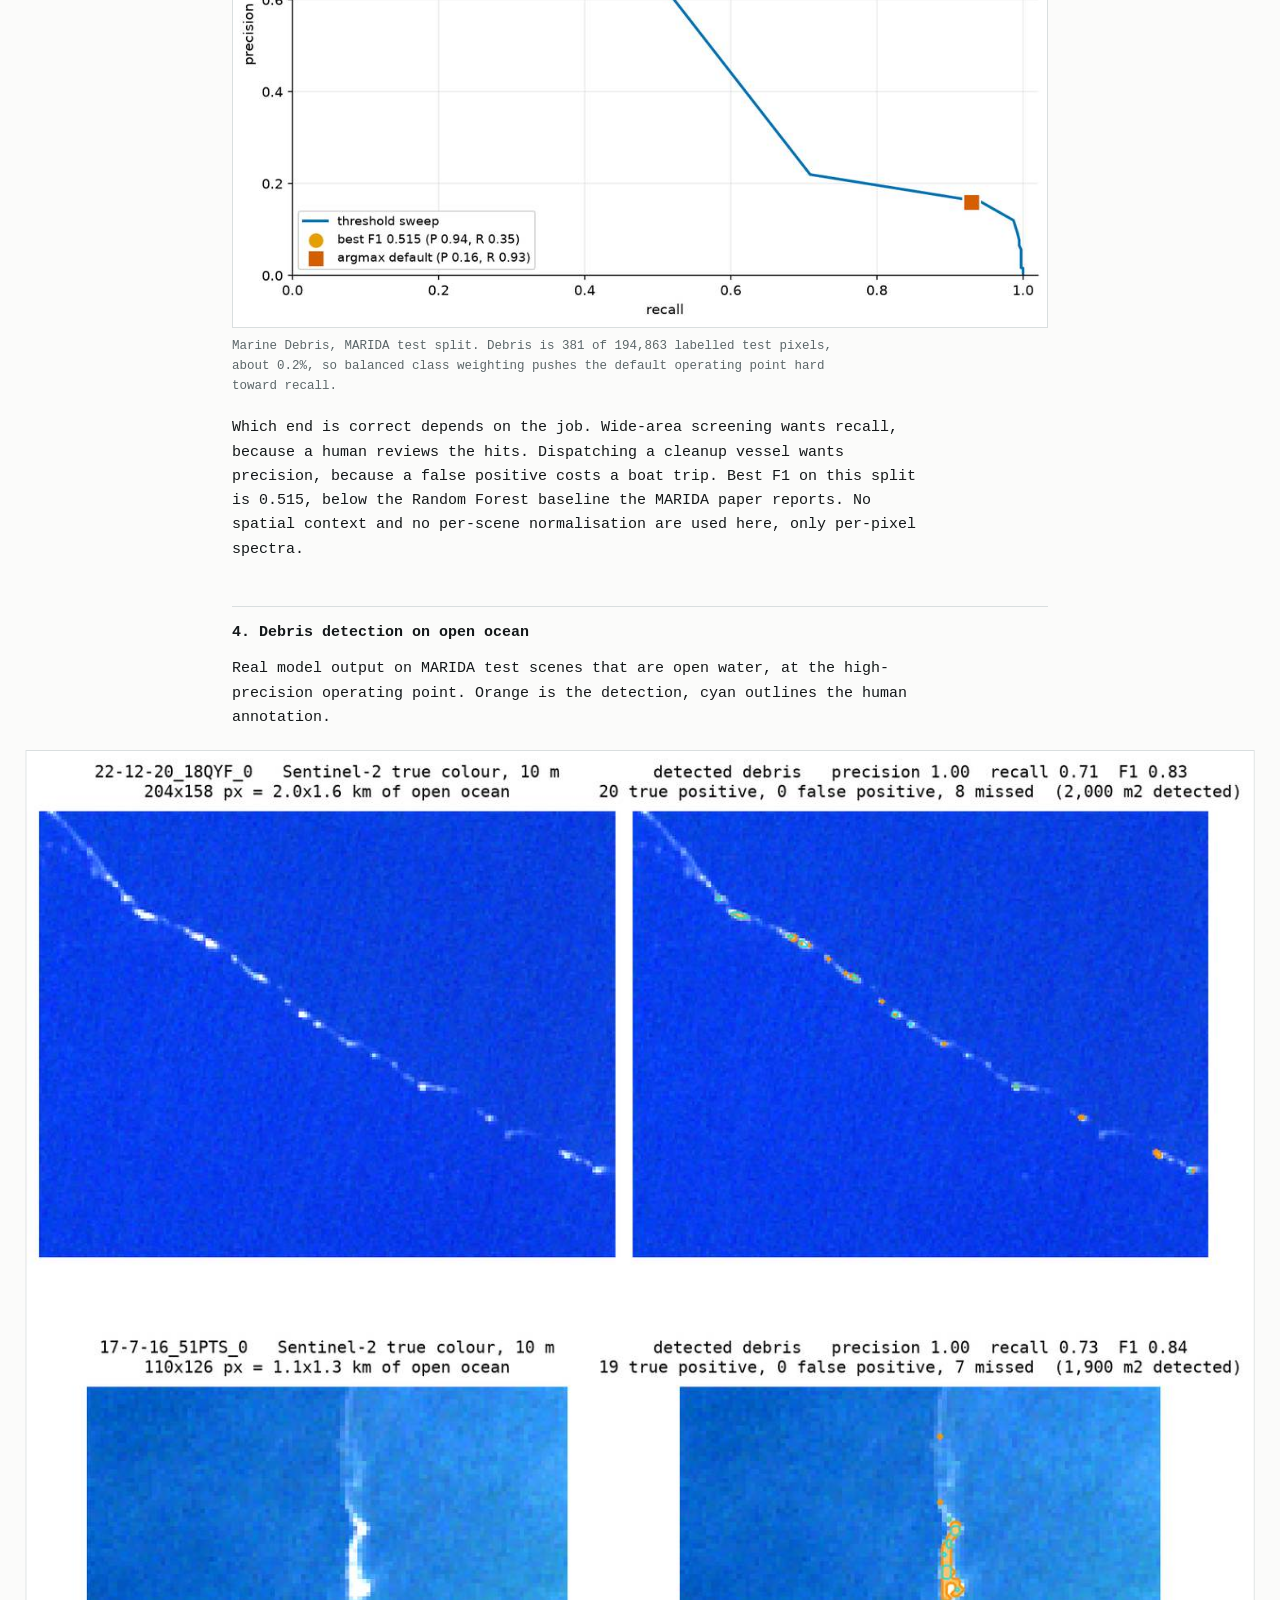
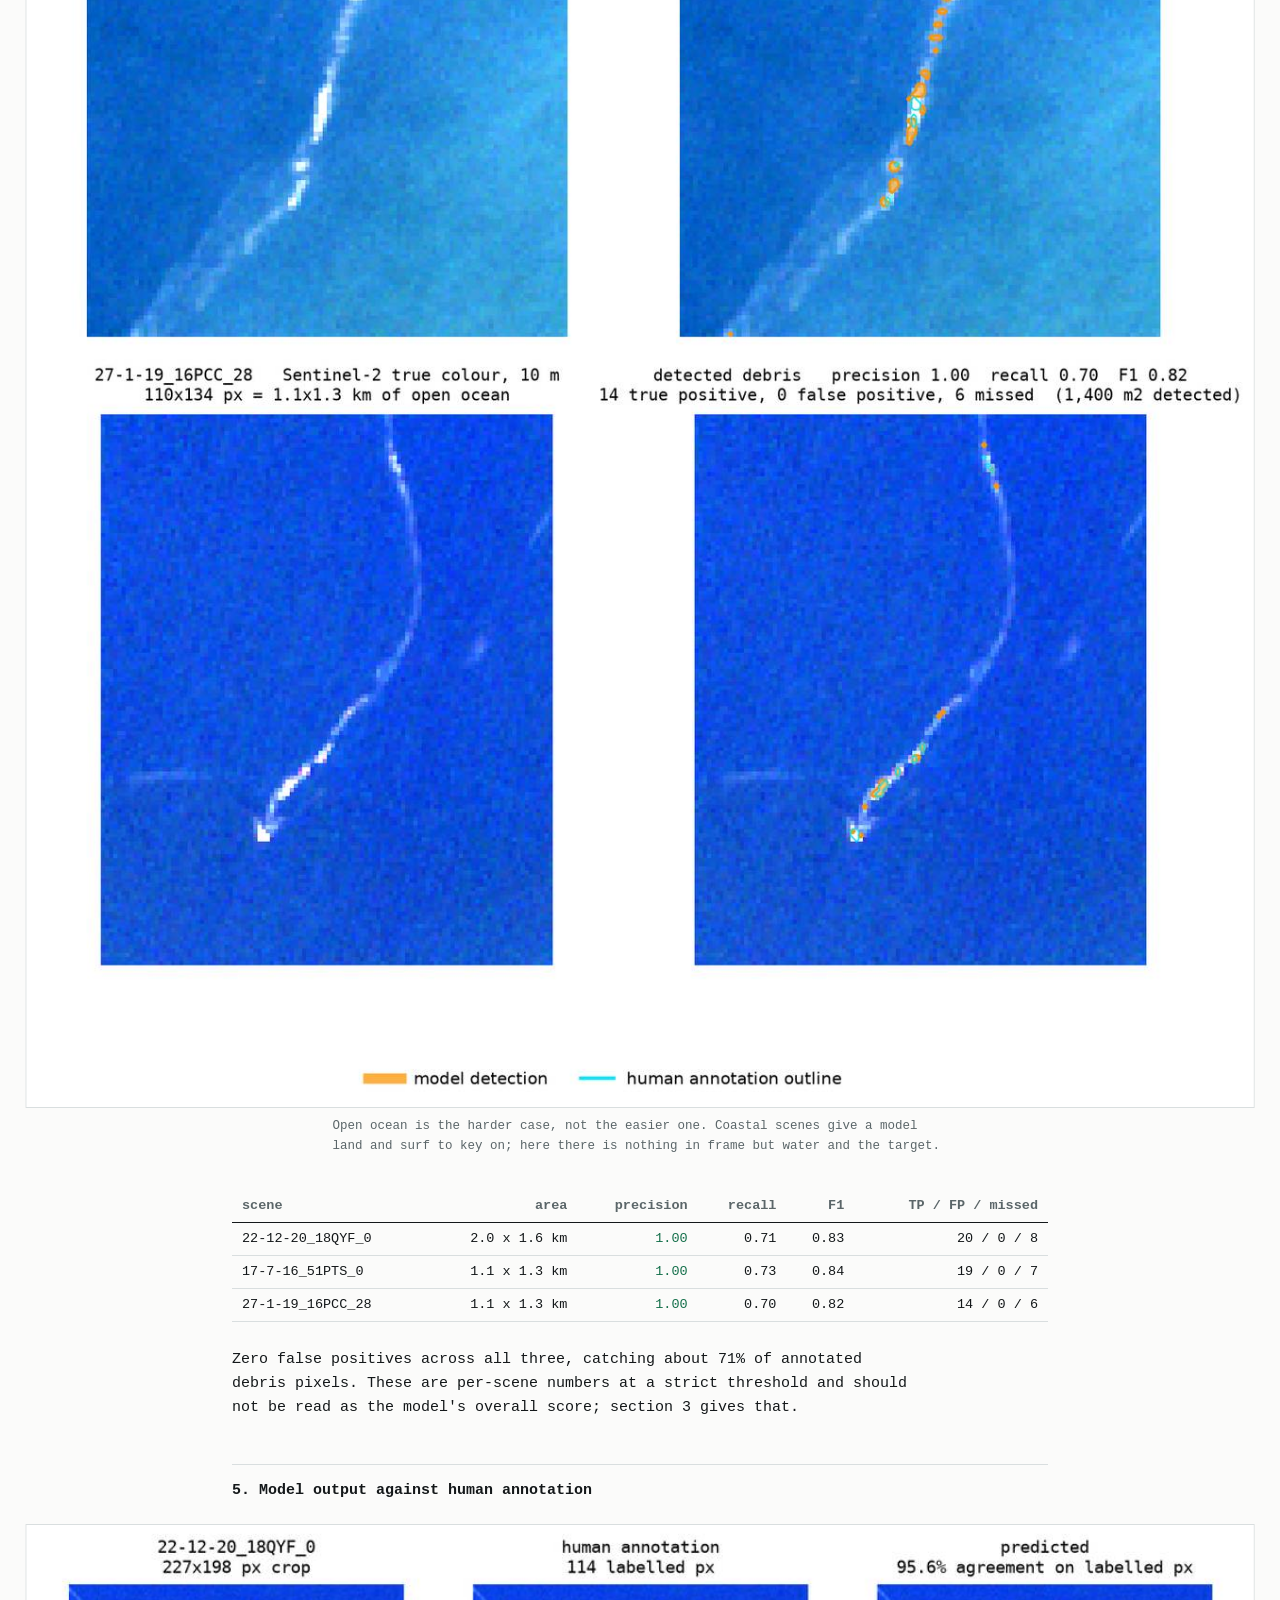
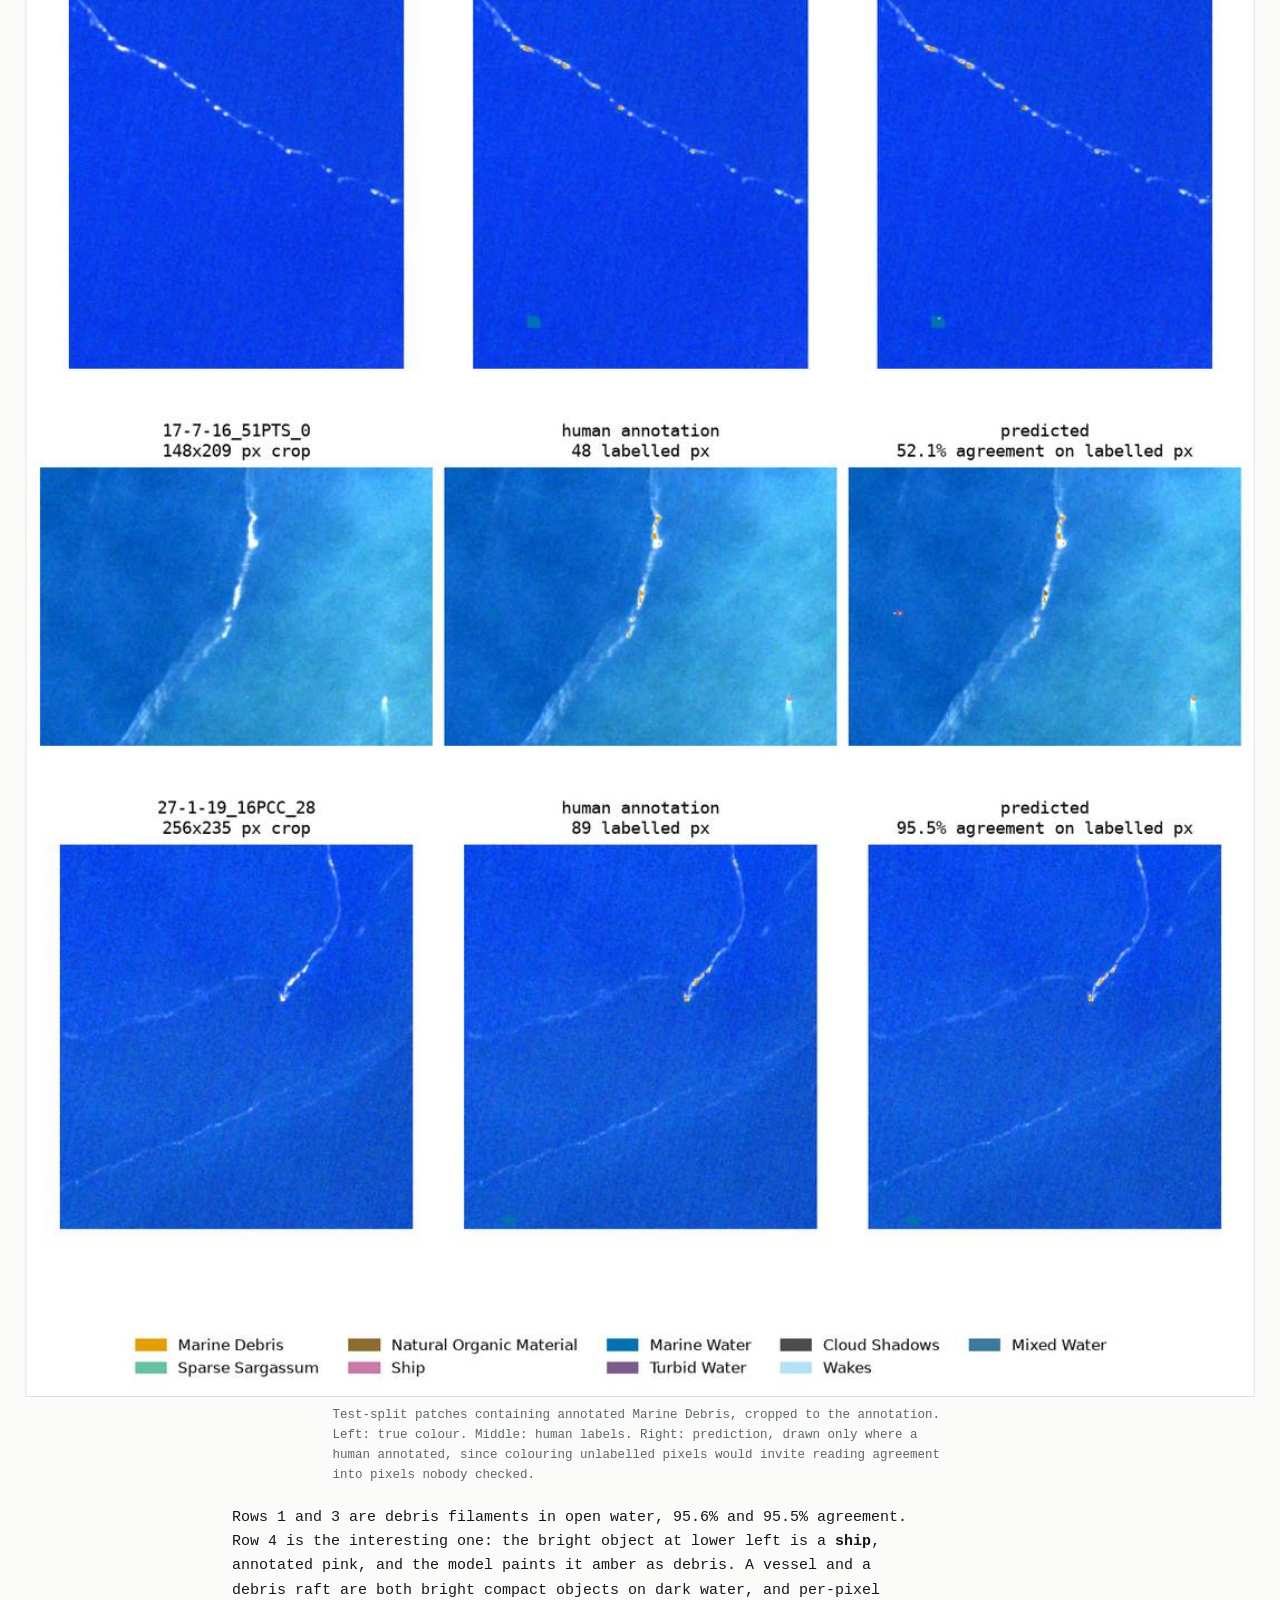
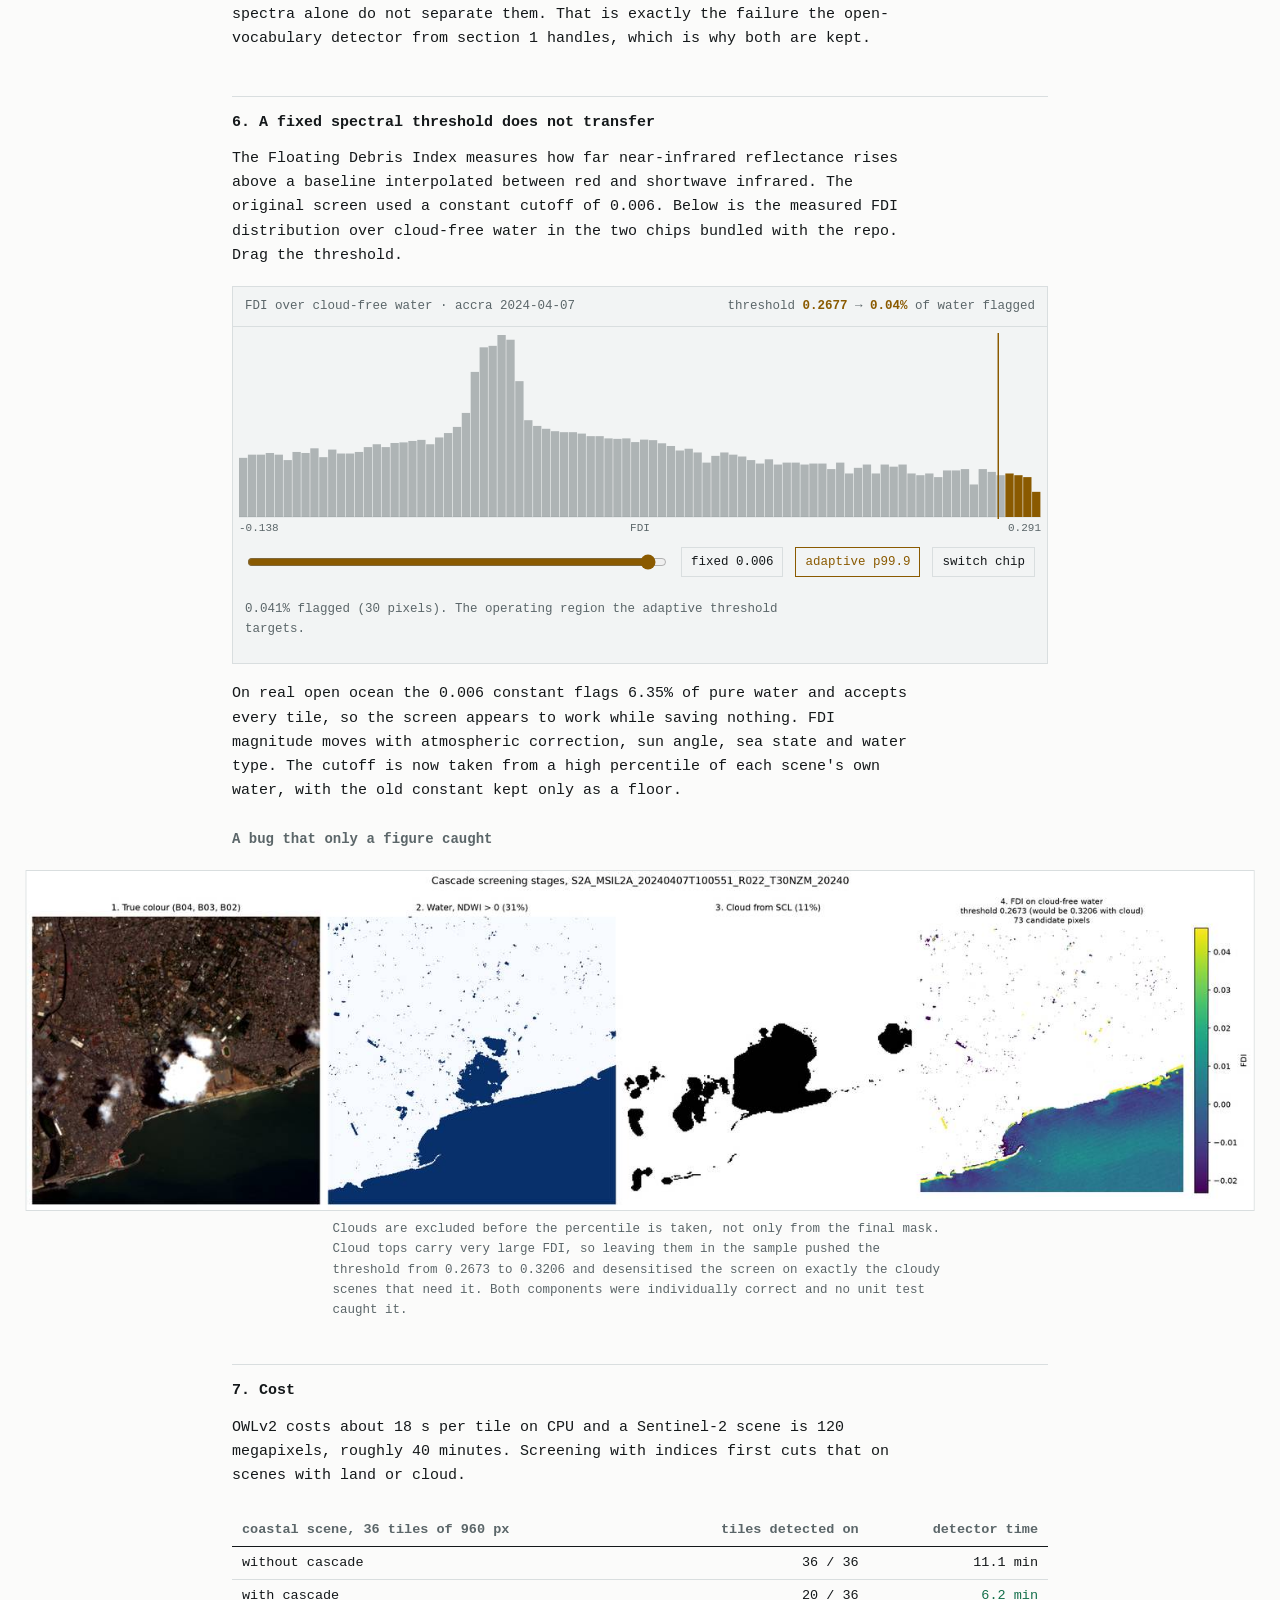
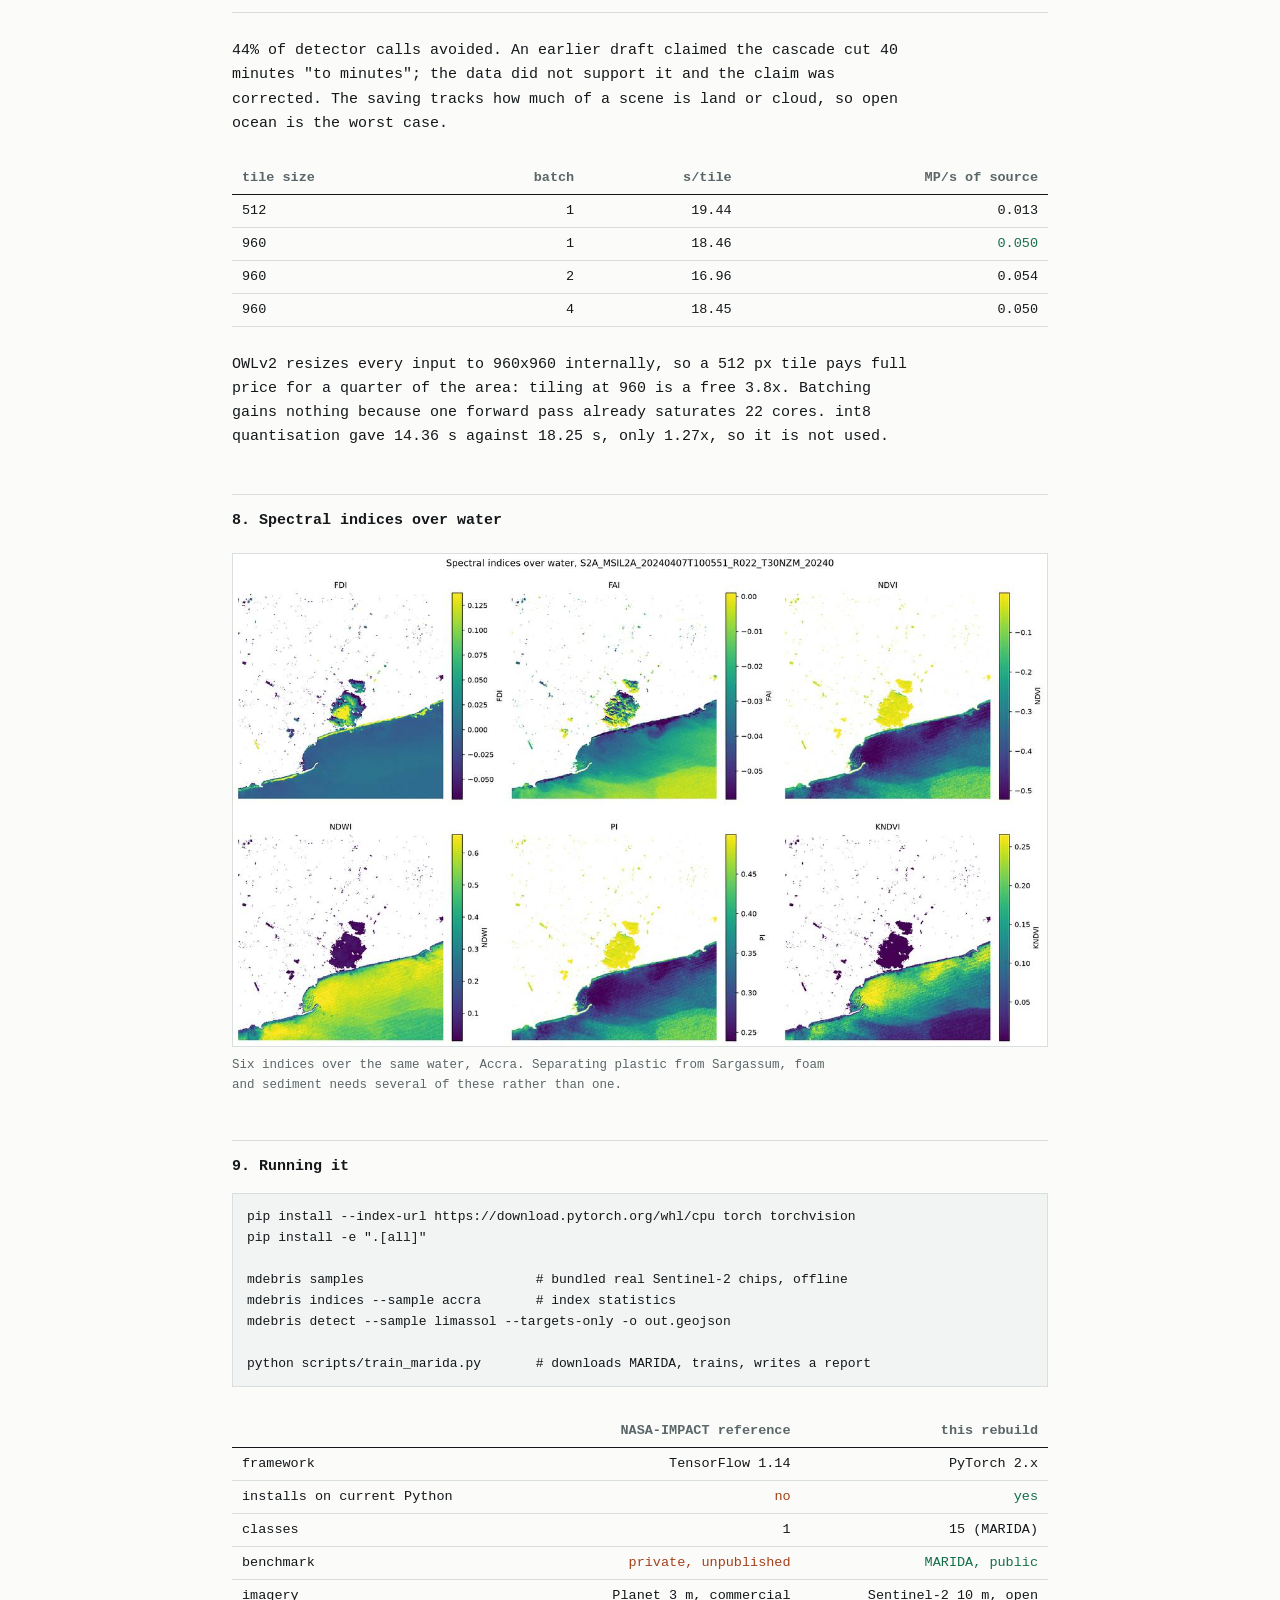
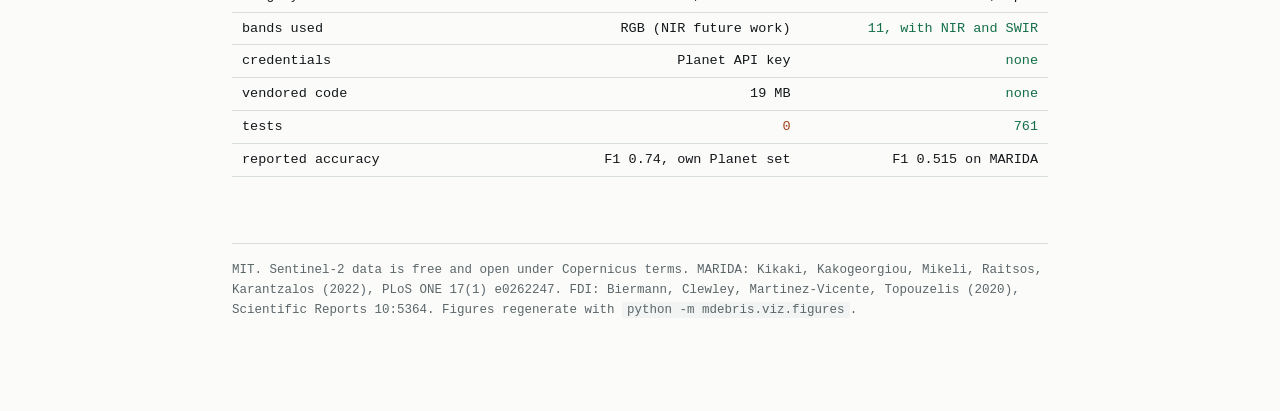
==== commit 17e00401: "Reference NASA-IMPACT as the upstream project, add open-ocean detection results Reframes the compari" ====
--- a/docs/index.html
+++ b/docs/index.html
@@ -85,10 +85,24 @@
 <p class="sub">Rebuild notes for <a href="https://github.com/danieltyukov/marine-debris-ml-model">danieltyukov/marine-debris-ml-model</a>.
 Measurements, real model output, and what did not work.</p>
 
-<p>The original was a 2019 NASA Space Apps entry: TensorFlow 1.14, the TF Object
-Detection API vendored into the repo, SSD-ResNet101-FPN trained 500k steps for one
-class on commercial Planet imagery. TF 1.14 has no wheel for Python 3.7 or later, so
-on a current interpreter it was not runnable at all.</p>
+<p>A rebuild of <a href="https://github.com/NASA-IMPACT/marine_debris_ML">NASA-IMPACT/marine_debris_ML</a>,
+which showed that deep learning finds floating debris in satellite imagery: 1,370
+hand-labelled bounding boxes on commercial Planet 3 m imagery, SSD-ResNet101-FPN on
+the TF Object Detection API, reporting precision 0.78, recall 0.70, F1 0.74 on its
+test set. TensorFlow 1.14 has no wheel for Python 3.7 or later, so that stack is not
+runnable on a current interpreter.</p>
+
+<p>This keeps the idea and the geo-referencing math and replaces the rest: free
+Sentinel-2 instead of paid Planet, 11 spectral bands instead of RGB, 15 classes
+instead of one, and a public benchmark instead of a private test set.</p>
+
+<div class="note"><b>On comparing scores:</b> the 0.74 above and the numbers below are
+<b>not directly comparable</b>. Different data (private Planet scenes against public
+MARIDA), different resolution (3 m against 10 m, so their pixels cover about a
+eleventh of the area), and a different task (bounding-box detection against per-pixel
+classification). A higher number here would not mean a better model. Their 3 m imagery
+is a real advantage for small objects and it costs money; this trades resolution for
+being free and reproducible.</div>
 
 <h2>1. Open-vocabulary detection does not work at 10 m</h2>
 
@@ -183,7 +197,7 @@
 reaches precision 0.944 at recall 0.354.</p>
 
 <figure>
-  <img src="[data-uri]" alt="Precision-recall curve for the Marine Debris class, marking the argmax operating point at low precision and high recall against the best-F1 point at high precision and lower recall.">
+  <img src="[data-uri]" alt="Precision-recall curve for the Marine Debris class, marking the argmax operating point at low precision and high recall against the best-F1 point at high precision and lower recall.">
   <figcaption>Marine Debris, MARIDA test split. Debris is 381 of
   194,863 labelled test pixels, about 0.2%, so balanced class weighting pushes the
   default operating point hard toward recall.</figcaption>
@@ -195,10 +209,34 @@
 Random Forest baseline the MARIDA paper reports. No spatial context and no per-scene
 normalisation are used here, only per-pixel spectra.</p>
 
-<h2>4. Model output against human annotation</h2>
+<h2>4. Debris detection on open ocean</h2>
+
+<p>Real model output on MARIDA test scenes that are open water, at the high-precision
+operating point. Orange is the detection, cyan outlines the human annotation.</p>
 
 <figure class="wide">
-  <img src="[data-uri]